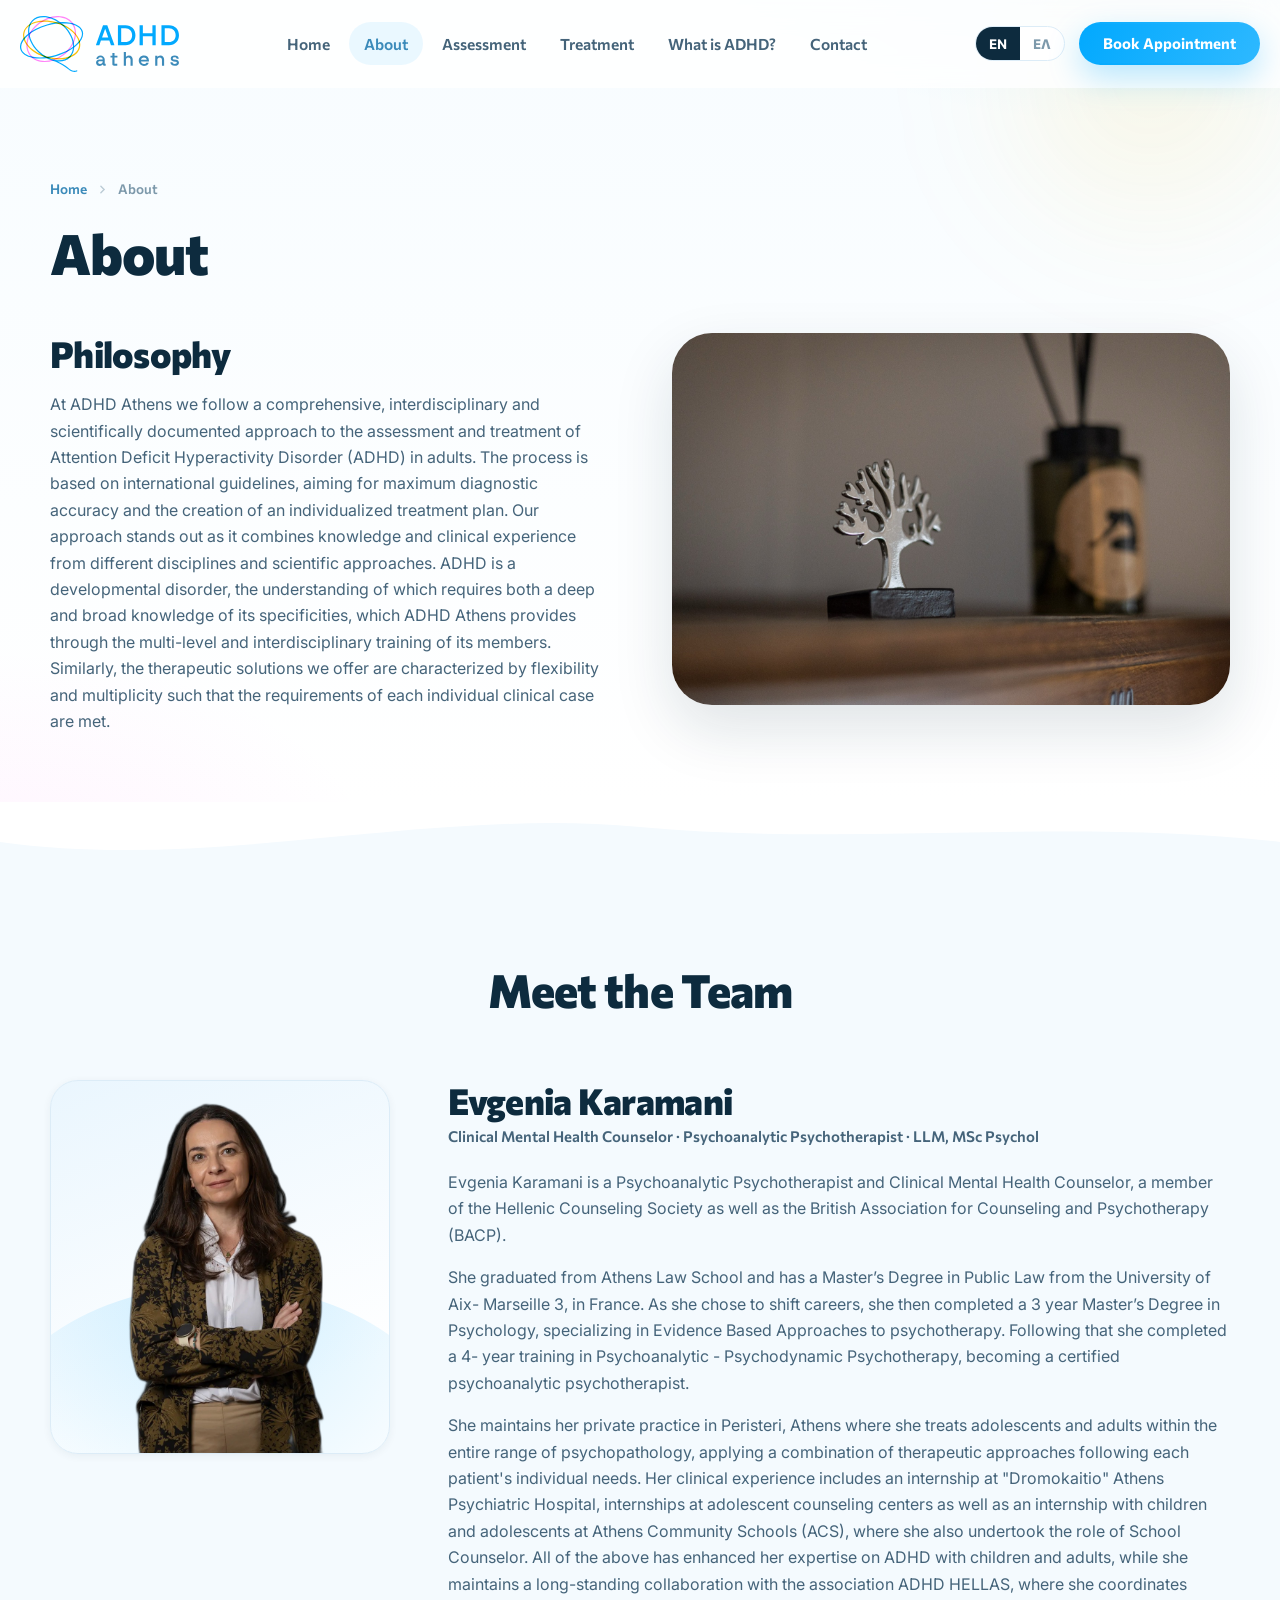
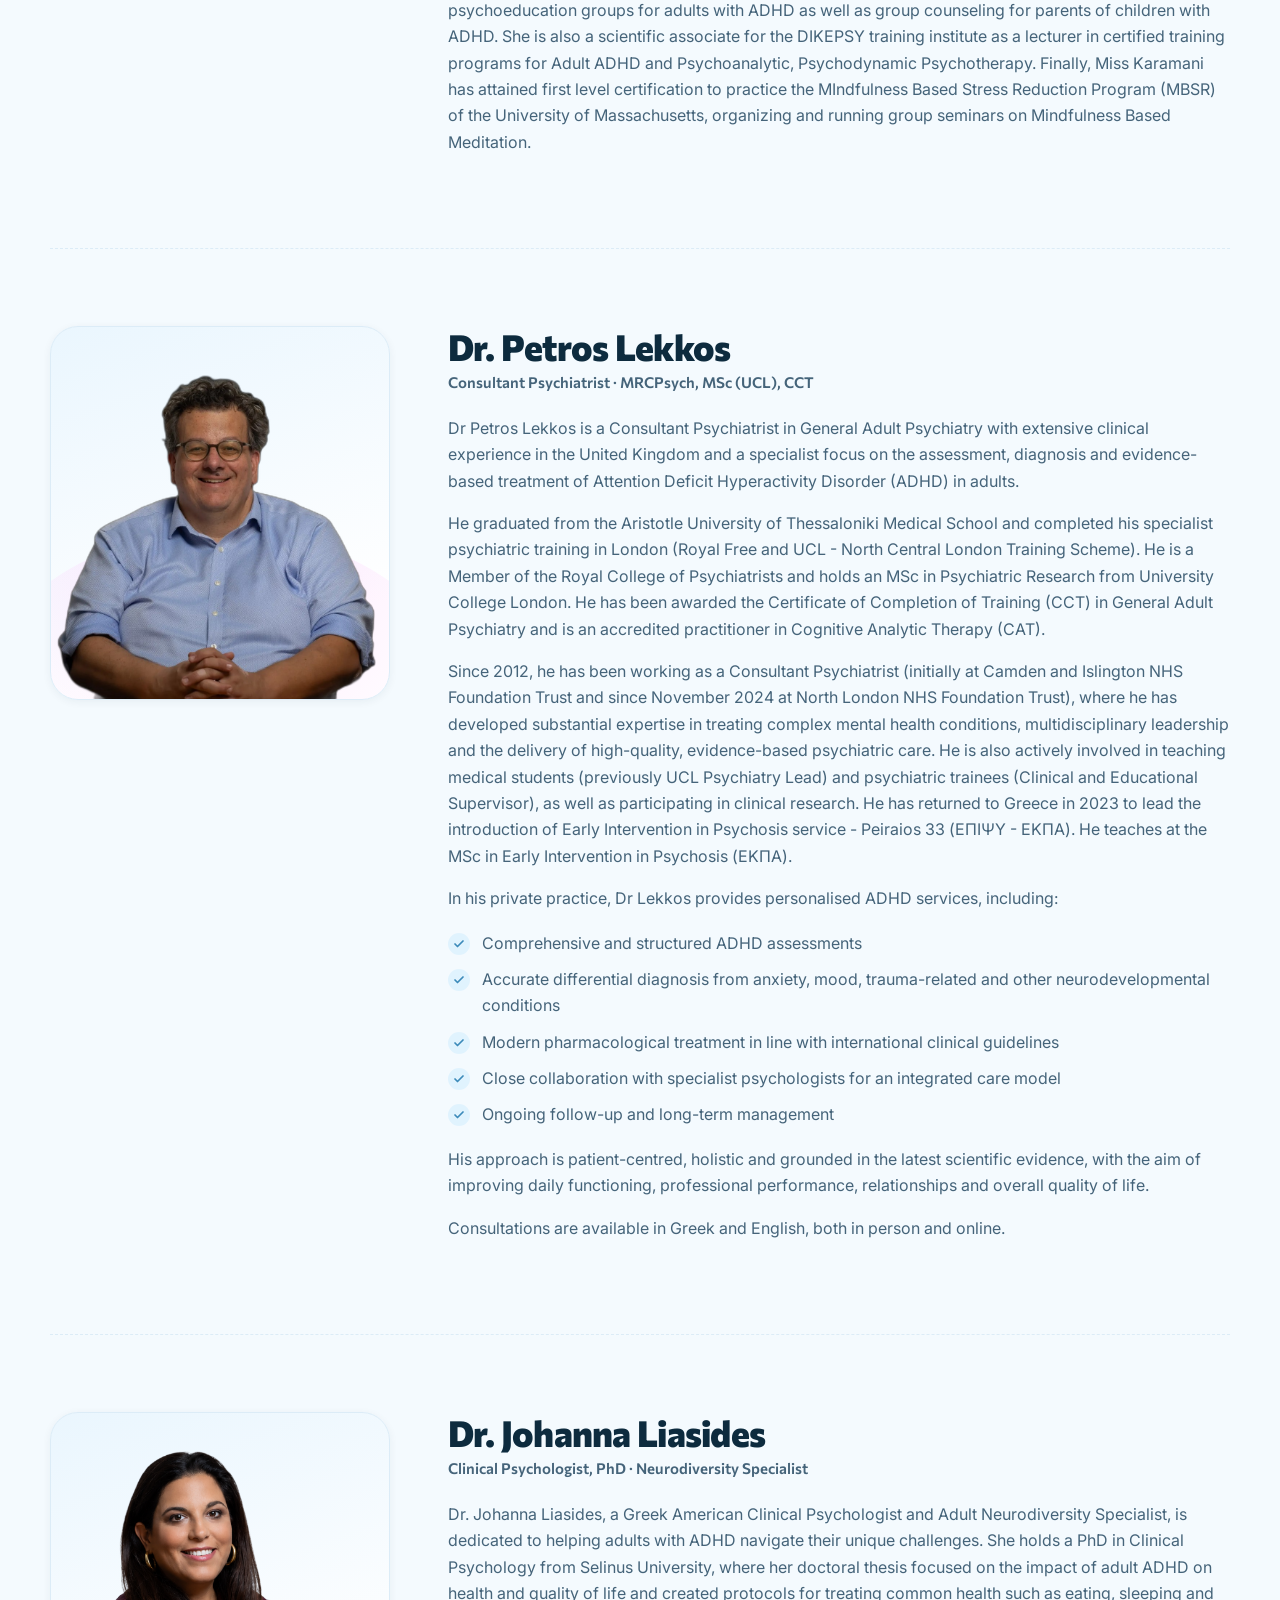
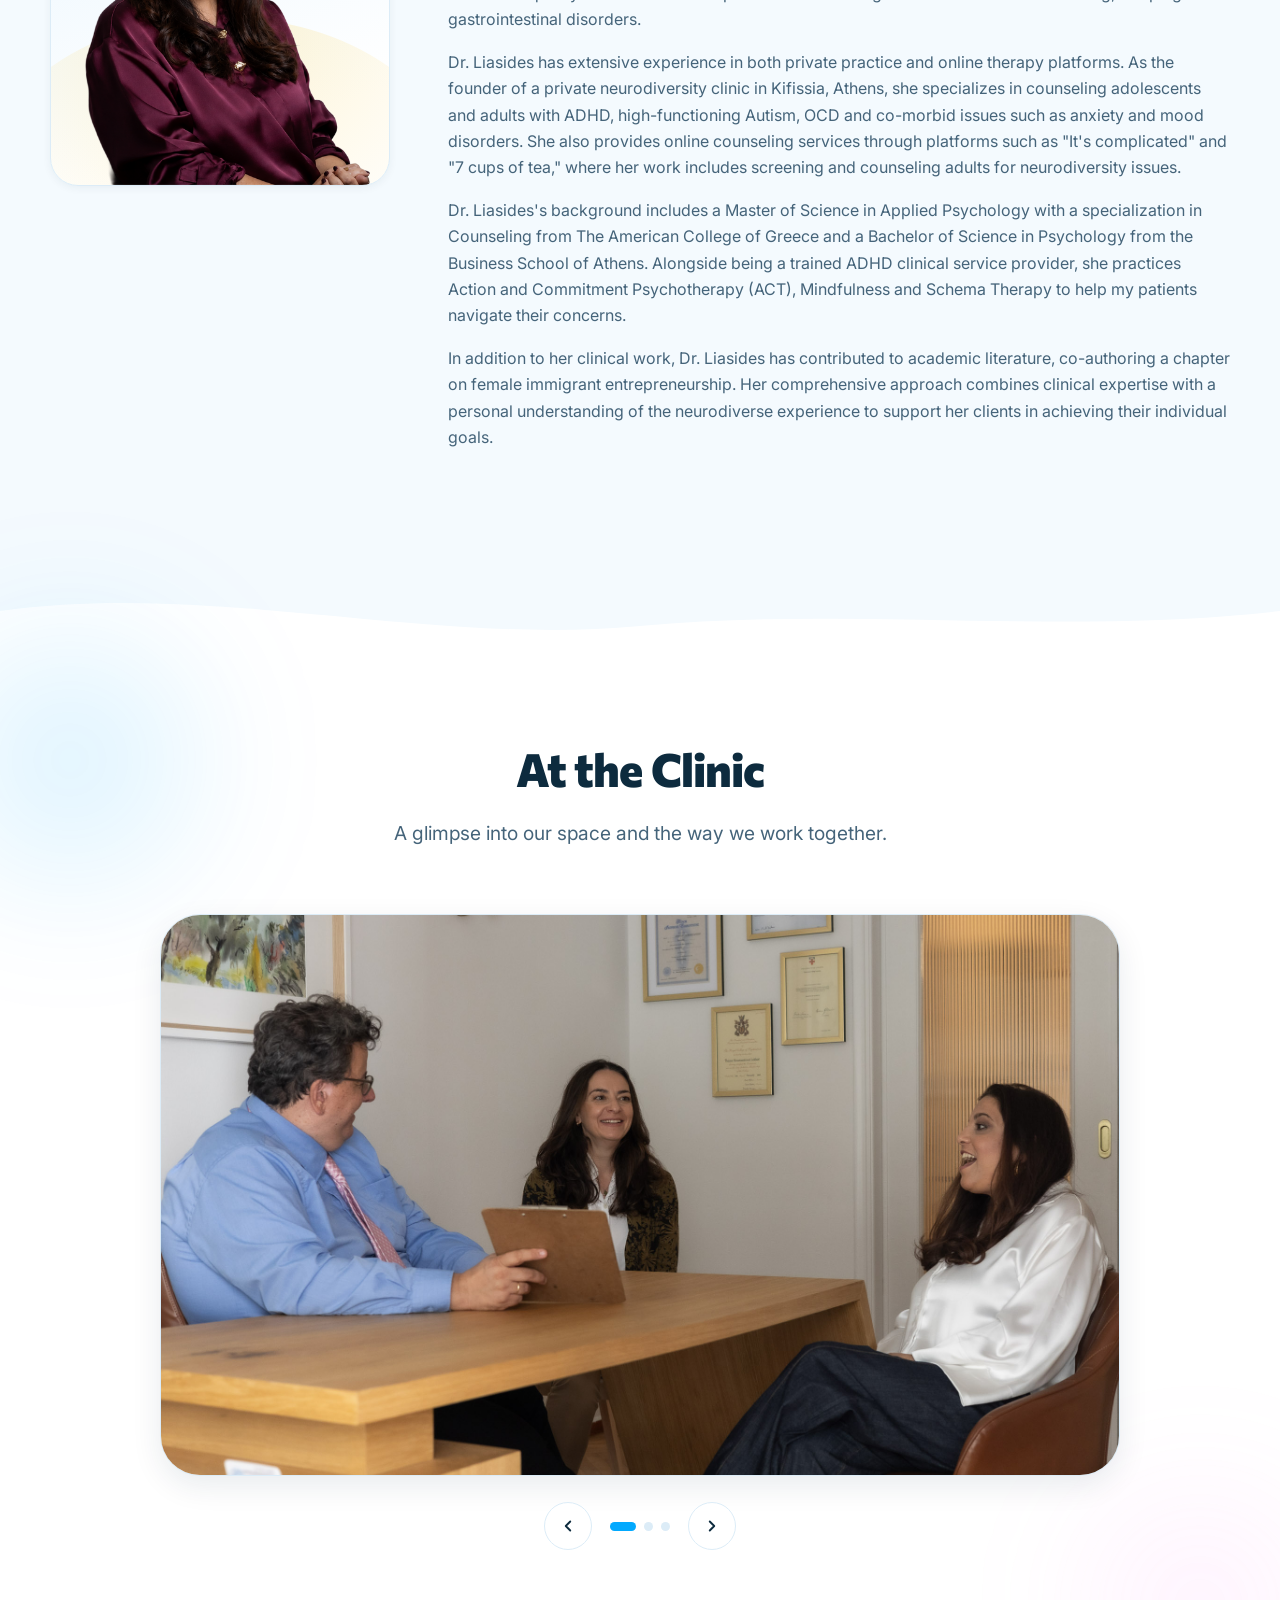
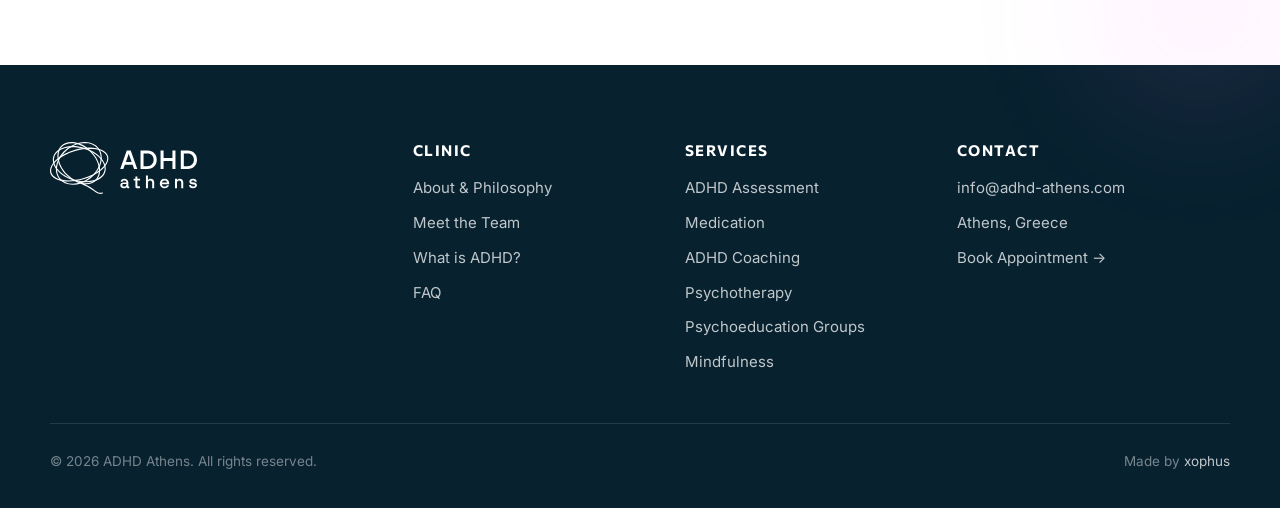
==== about.html @ 22f108c6 "Tighten SEO titles and descriptions; refresh OG image with CTA. Co-authored-by: Cursor <cursoragent@" ====
<!DOCTYPE html>
<html lang="en" data-lang="en">
<head>
<meta charset="UTF-8">
<meta name="viewport" content="width=device-width, initial-scale=1.0">
<title>About Our Team | ADHD Athens</title>
<meta name="description" content="Meet our psychiatrist, psychologist and psychotherapist team for adult ADHD assessment and treatment in Athens.">
<meta name="robots" content="index, follow, max-image-preview:large">
<meta name="author" content="ADHD Athens">
<meta name="theme-color" content="#02a9fe">
<link rel="canonical" href="https://adhd-athens.com/about.html">
<meta property="og:site_name" content="ADHD Athens">
<meta property="og:type" content="website">
<meta property="og:locale" content="en_GB">
<meta property="og:locale:alternate" content="el_GR">
<meta property="og:url" content="https://adhd-athens.com/about.html">
<meta property="og:title" content="About Our Team | ADHD Athens">
<meta property="og:description" content="Our multidisciplinary team for adult ADHD assessment and treatment in Athens.">
<meta property="og:image" content="https://adhd-athens.com/assets/og-image.png">
<meta property="og:image:width" content="1200">
<meta property="og:image:height" content="630">
<meta property="og:image:alt" content="ADHD Athens — Adult ADHD assessment and treatment. Book an appointment.">
<meta name="twitter:card" content="summary_large_image">
<meta name="twitter:title" content="About Our Team | ADHD Athens">
<meta name="twitter:description" content="Our multidisciplinary team for adult ADHD assessment and treatment in Athens.">
<meta name="twitter:image" content="https://adhd-athens.com/assets/og-image.png">
<link rel="preconnect" href="https://fonts.googleapis.com">
<link rel="preconnect" href="https://fonts.gstatic.com" crossorigin>
<link href="https://fonts.googleapis.com/css2?family=Commissioner:wght@400;500;600;700;800&family=Inter:wght@400;500;600;700&display=swap" rel="stylesheet">
<link rel="stylesheet" href="css/styles.css">
<link rel="icon" type="image/svg+xml" href="assets/favicon.svg">
<script type="application/ld+json">
{
  "@context": "https://schema.org",
  "@graph": [
    {
      "@type": "MedicalClinic",
      "@id": "https://adhd-athens.com/#clinic",
      "name": "ADHD Athens",
      "url": "https://adhd-athens.com/",
      "logo": "https://adhd-athens.com/assets/logo/ADHD_Athens_Logo.svg",
      "email": "info@adhd-athens.com",
      "address": {
        "@type": "PostalAddress",
        "addressLocality": "Athens",
        "addressCountry": "GR"
      }
    },
    {
      "@type": "AboutPage",
      "@id": "https://adhd-athens.com/about.html#webpage",
      "url": "https://adhd-athens.com/about.html",
      "name": "About Our Team | ADHD Athens",
      "description": "Meet our psychiatrist, psychologist and psychotherapist team for adult ADHD assessment and treatment in Athens.",
      "isPartOf": { "@id": "https://adhd-athens.com/#website" },
      "about": { "@id": "https://adhd-athens.com/#clinic" },
      "inLanguage": ["en", "el"]
    },
    {
      "@type": "Person",
      "name": "Evgenia Karamani",
      "jobTitle": "Clinical Mental Health Counselor · Psychoanalytic Psychotherapist",
      "worksFor": { "@id": "https://adhd-athens.com/#clinic" }
    },
    {
      "@type": "Person",
      "name": "Dr. Petros Lekkos",
      "jobTitle": "Consultant Psychiatrist",
      "worksFor": { "@id": "https://adhd-athens.com/#clinic" }
    },
    {
      "@type": "Person",
      "name": "Dr. Johanna Liasides",
      "jobTitle": "Clinical Psychologist · Neurodiversity Specialist",
      "worksFor": { "@id": "https://adhd-athens.com/#clinic" }
    }
  ]
}
</script>
</head>
<body>

<a class="skip-link en" href="#main">Skip to content</a>
<a class="skip-link el" href="#main">Μετάβαση στο περιεχόμενο</a>
<div class="scroll-progress" aria-hidden="true"></div>

<header class="site-header">
  <div class="header-inner">
    <a class="logo" href="index.html" aria-label="ADHD Athens - Home">
      <img src="assets/logo/ADHD_Athens_Logo.svg" alt="ADHD Athens">
    </a>
    <nav class="main-nav" aria-label="Main navigation">
      <ul>
        <li><a href="index.html"><span class="en">Home</span><span class="el">Αρχική</span></a></li>
        <li><a href="about.html" aria-current="page"><span class="en">About</span><span class="el">Σχετικά</span></a></li>
        <li><a href="assessment.html"><span class="en">Assessment</span><span class="el">Αξιολόγηση</span></a></li>
        <li><a href="services.html"><span class="en">Treatment</span><span class="el">Θεραπεία</span></a></li>
        <li><a href="adhd.html"><span class="en">What is ADHD?</span><span class="el">Τι είναι η ΔΕΠΥ;</span></a></li>
        <li><a href="contact.html"><span class="en">Contact</span><span class="el">Επικοινωνία</span></a></li>
      </ul>
    </nav>
    <div class="header-actions">
      <div class="lang-toggle" role="group" aria-label="Language">
        <button type="button" data-lang="en" aria-pressed="true">EN</button>
        <button type="button" data-lang="el" aria-pressed="false">ΕΛ</button>
      </div>
      <a class="btn btn-primary btn-s" href="contact.html"><span class="en">Book Appointment</span><span class="el">Κλείστε Ραντεβού</span></a>
      <button class="nav-burger" aria-expanded="false" aria-label="Menu"><span></span><span></span><span></span></button>
    </div>
  </div>
</header>

<main id="main">

<section class="page-hero" aria-labelledby="philosophy-title">
  <div class="blob blob-yellow blob-drift-1" style="width:420px;height:420px;top:-130px;right:-80px;"></div>
  <div class="container">
    <nav class="breadcrumbs reveal" aria-label="Breadcrumb">
      <a href="index.html"><span class="en">Home</span><span class="el">Αρχική</span></a>
      <svg width="13" height="13" viewBox="0 0 24 24" fill="none" stroke="currentColor" stroke-width="2.5" stroke-linecap="round" aria-hidden="true"><path d="m9 18 6-6-6-6"/></svg>
      <span class="en">About</span><span class="el">Σχετικά</span>
    </nav>
    <h1 class="reveal" style="--d:.06s">
      <span class="en">About</span>
      <span class="el">Σχετικά</span>
    </h1>
    <div class="split reveal" style="--d:.12s">
      <div class="prose">
        <h2 id="philosophy-title"><span class="en">Philosophy</span><span class="el">Φιλοσοφία</span></h2>
        <p>
          <span class="en">At ADHD Athens we follow a comprehensive, interdisciplinary and scientifically documented approach to the assessment and treatment of Attention Deficit Hyperactivity Disorder (ADHD) in adults. The process is based on international guidelines, aiming for maximum diagnostic accuracy and the creation of an individualized treatment plan. Our approach stands out as it combines knowledge and clinical experience from different disciplines and scientific approaches. ADHD is a developmental disorder, the understanding of which requires both a deep and broad knowledge of its specificities, which ADHD Athens provides through the multi-level and interdisciplinary training of its members. Similarly, the therapeutic solutions we offer are characterized by flexibility and multiplicity such that the requirements of each individual clinical case are met.</span>
          <span class="el">Στο ADHD Athens ακολουθούμε μια ολοκληρωμένη, διεπιστημονική και επιστημονικά τεκμηριωμένη προσέγγιση για την αξιολόγηση και θεραπεία της Διαταραχής Ελλειμματικής Προσοχής και Υπερκινητικότητας (ΔΕΠΥ) σε ενήλικες. Η διαδικασία βασίζεται στις διεθνείς κατευθυντήριες οδηγίες, με στόχο τη μέγιστη διαγνωστική ακρίβεια και τη δημιουργία ενός εξατομικευμένου θεραπευτικού πλάνου. Η προσέγγισή μας ξεχωρίζει καθώς συνδυάζει γνώση και κλινική εμπειρία από διαφορετικούς κλάδους και επιστημονικές προσεγγίσεις. Η ΔΕΠΥ συνιστά μια αναπτυξιακή διαταραχή, η κατανόηση της οποίας προϋποθέτει μια συγχρόνως βαθειά και ευρεία γνώση των ιδιαιτεροτήτων της, κάτι που η ADHD Athens παρέχει μέσω της πολυεπίπεδης και διεπιστημονικής κατάρτισης των μελών της. Ομοίως οι θεραπευτικές λύσεις που προσφέρουμε χαρακτηρίζονται από ευελιξία και πολλαπλότητα τέτοια ώστε να καλύπτονται οι απαιτήσεις κάθε ξεχωριστής κλινικής περίπτωσης.</span>
        </p>
      </div>
      <div class="photo-card reveal" style="--d:.15s">
        <img src="assets/img/StillLife_ADHD_Athens-5.jpg" alt="The ADHD Athens clinic" loading="lazy">
      </div>
    </div>
  </div>
</section>

<!-- Team full -->
<svg class="divider" viewBox="0 0 1440 70" preserveAspectRatio="none" aria-hidden="true"><path fill="currentColor" d="M0,40 C240,70 480,5 720,25 C960,45 1200,15 1440,40 L1440,70 L0,70 Z"/></svg>
<section class="section section-soft" id="team" aria-labelledby="team-title">
  <div class="container">
    <div class="section-head center reveal">
      <h2 class="section-title" id="team-title"><span class="en">Meet the Team</span><span class="el">Η Ομάδα</span></h2>
    </div>

    <article class="bio-profile reveal" id="evgenia">
      <div class="bio-photo"><img src="assets/img/Headshot_Eugenia_2_transparent.png" alt="Evgenia Karamani" loading="lazy"></div>
      <div class="bio-content prose">
        <h2><span class="en">Evgenia Karamani</span><span class="el">Ευγενία Καραμάνη</span></h2>
        <p class="team-role">
          <span class="en">Clinical Mental Health Counselor · Psychoanalytic Psychotherapist · LLM, MSc Psychol</span>
          <span class="el">Κλινική Σύμβουλος Ψυχικής Υγείας · Ψυχαναλυτική Ψυχοθεραπεύτρια · LLM, MSc Psychol</span>
        </p>
        <p>
          <span class="en">Evgenia Karamani is a Psychoanalytic Psychotherapist and Clinical Mental Health Counselor, a member of the Hellenic Counseling Society as well as the British Association for Counseling and Psychotherapy (BACP).</span>
          <span class="el">Η Ευγενία Καραμάνη είναι Ψυχαναλυτική Ψυχοθεραπεύτρια και Κλινική Σύμβουλος Ψυχικής Υγείας, μέλος της Ελληνικής Εταιρείας Συμβουλευτικής και της BACP (British Association for Counseling and Psychotherapy).</span>
        </p>
        <p>
          <span class="en">She graduated from Athens Law School and has a Master’s Degree in Public Law from the University of Aix- Marseille 3, in France. As she chose to shift careers, she then completed a 3 year Master’s Degree in Psychology, specializing in Evidence Based Approaches to psychotherapy. Following that she completed a 4- year training in Psychoanalytic - Psychodynamic Psychotherapy, becoming a certified psychoanalytic psychotherapist.</span>
          <span class="el">Αποφοίτησε από τη Νομική Αθηνών και συνέχισε τις μεταπτυχιακές της σπουδές στο Δημόσιο Δίκαιο, στη Γαλλία. Επιλέγοντας μετάβαση στην καριέρα της, ολοκλήρωσε τριετείς μεταπτυχιακές σπουδές στην Ψυχολογία, με αρχική ειδίκευση στις θεραπευτικές παρεμβάσεις μέσω αποδείξεων (Evidence Based Approaches to Psychotherapy). Κατόπιν ολοκλήρωσε τετραετή εκπαίδευση στην Ψυχαναλυτική- Ψυχοδυναμική Ψυχοθεραπεία, αποκτώντας τον τίτλο της Ψυχαναλυτικής Ψυχοθεραπεύτριας.</span>
        </p>
        <p>
          <span class="en">She maintains her private practice in Peristeri, Athens where she treats adolescents and adults within the entire range of psychopathology, applying a combination of therapeutic approaches following each patient's individual needs. Her clinical experience includes an internship at "Dromokaitio" Athens Psychiatric Hospital, internships at adolescent counseling centers as well as an internship with children and adolescents at Athens Community Schools (ACS), where she also undertook the role of School Counselor. All of the above has enhanced her expertise on ADHD with children and adults, while she maintains a long-standing collaboration with the association ADHD HELLAS, where she coordinates psychoeducation groups for adults with ADHD as well as group counseling for parents of children with ADHD. She is also a scientific associate for the DIKEPSY training institute as a lecturer in certified training programs for Adult ADHD and Psychoanalytic, Psychodynamic Psychotherapy. Finally, Miss Karamani has attained first level certification to practice the MIndfulness Based Stress Reduction Program (MBSR) of the University of Massachusetts, organizing and running group seminars on Mindfulness Based Meditation.</span>
          <span class="el">Διατηρεί ιδιωτικό ιατρείο στο Περιστέρι Αττικής, όπου παρακολουθεί εφήβους και ενήλικες σε όλο το εύρος της ψυχοπαθολογίας, εφαρμόζοντας συνδυαστικά προσεγγίσεις ανάλογα με τις ειδικές ανάγκες κάθε ασθενούς. Η εμπειρία της περιλαμβάνει πρακτική άσκηση στο Ψυχιατρικό Νοσοκομείο Αττικής "Δρομοκαϊtειο", σε κέντρα συμβουλευτικής εφήβων και στο ιδιωτικό σχολείο American Community Schools (ACS), όπου διετέλεσε και υπεύθυνη του Κέντρου Συμβουλευτικής. Η εμπειρία αυτή εμπλούτισε τις γνώσεις της στη ΔΕΠΥ Παιδιών και Ενηλίκων, ενώ συνεργάζεται με το σωματείο ADHD HELLAS από το 2018 όπου συντονίζει ομάδες ψυχοεκπαίδευσης ενηλίκων με ΔΕΠΥ και συμβουλευτικής γονέων παιδιών με ΔΕΠΥ. Παράλληλα είναι επιστημονική συνεργάτης του εκπαιδευτικού κέντρου ΔΙΚΕΨΥ ως εισηγήτρια στην πιστοποιημένη, τετραετή εκπαίδευση στην Ψυχαναλυτική - Ψυχοδυναμική Ψυχοθεραπεία και στην εκπαίδευση στη ΔΕΠΥ Ενηλίκων. Η Κα Καραμάνη έχει λάβει την πρώτου επιπέδου πιστοποίηση στο MBSR (Mindfulness Based Stress Reduction Program) του Πανεπιστημίου της Μασαχουσέτης και διοργανώνει κύκλους σεμιναρίων στο διαλογισμό με βάση την ενσυνειδητότητα.</span>
        </p>     </div>
    </article>
    <article class="bio-profile reveal" id="petros">
      <div class="bio-photo"><img src="assets/img/Headshot_Petros_2_transparent.png" alt="Dr. Petros Lekkos" loading="lazy"></div>
      <div class="bio-content prose">
        <h2><span class="en">Dr. Petros Lekkos</span><span class="el">Δρ. Πέτρος Λέκκος</span></h2>
        <p class="team-role">
          <span class="en">Consultant Psychiatrist · MRCPsych, MSc (UCL), CCT</span>
          <span class="el">Ψυχίατρος Ενηλίκων · MRCPsych, MSc (UCL), CCT</span>
        </p>
        <p>
          <span class="en">Dr Petros Lekkos is a Consultant Psychiatrist in General Adult Psychiatry with extensive clinical experience in the United Kingdom and a specialist focus on the assessment, diagnosis and evidence-based treatment of Attention Deficit Hyperactivity Disorder (ADHD) in adults.</span>
          <span class="el">Ο Πέτρος Λέκκος είναι Ψυχίατρος Ενηλίκων με πολυετή εμπειρία στο Ηνωμένο Βασίλειο και εξειδίκευση στην αξιολόγηση, διάγνωση και σύγχρονη θεραπευτική αντιμετώπιση της Διαταραχής Ελλειμματικής Προσοχής και Υπερκινητικότητας (ΔΕΠΥ) σε ενήλικες.</span>
        </p>
        <p>
          <span class="en">He graduated from the Aristotle University of Thessaloniki Medical School and completed his specialist psychiatric training in London (Royal Free and UCL - North Central London Training Scheme). He is a Member of the Royal College of Psychiatrists and holds an MSc in Psychiatric Research from University College London. He has been awarded the Certificate of Completion of Training (CCT) in General Adult Psychiatry and is an accredited practitioner in Cognitive Analytic Therapy (CAT).</span>
          <span class="el">Αποφοίτησε από την Ιατρική Σχολή του Αριστοτέλειου Πανεπιστημίου Θεσσαλονίκης (ΑΠΘ) και εκπαιδεύτηκε εξ ολοκλήρου στην Ψυχιατρική Ενηλίκων στο Royal Free και UCL (North Central London) στο Λονδίνο. Είναι Μέλος του Royal College of Psychiatrists και κατέχει μεταπτυχιακό τίτλο MSc στην Ψυχιατρική Έρευνα από το University College London. Έχει λάβει Πιστοποιητικό Ολοκλήρωσης Ειδικότητας (CCT) στη Γενική Ψυχιατρική Ενηλίκων και διαθέτει πιστοποίηση στη Γνωσιακή Αναλυτική Ψυχοθεραπεία (Cognitive Analytic Therapy - CAT).</span>
        </p>
        <p>
          <span class="en">Since 2012, he has been working as a Consultant Psychiatrist (initially at Camden and Islington NHS Foundation Trust and since November 2024 at North London NHS Foundation Trust), where he has developed substantial expertise in treating complex mental health conditions, multidisciplinary leadership and the delivery of high-quality, evidence-based psychiatric care. He is also actively involved in teaching medical students (previously UCL Psychiatry Lead) and psychiatric trainees (Clinical and Educational Supervisor), as well as participating in clinical research. He has returned to Greece in 2023 to lead the introduction of Early Intervention in Psychosis service - Peiraios 33 (ΕΠΙΨΥ - ΕΚΠΑ). He teaches at the MSc in Early Intervention in Psychosis (ΕΚΠΑ).</span>
          <span class="el">Από το 2012 εργάζεται ως Consultant Psychiatrist στο βόρειο Λονδίνο (αρχικά στο Camden and Islington NHS Foundation Trust και από το Νοέμβριο 2024 στο North London NHS Foundation Trust), όπου έχει αναπτύξει εκτενή εμπειρία στη διάγνωση και θεραπεία σύνθετων ψυχιατρικών διαταραχών, στην κλινική διεύθυνση πολυεπιστημονικών ομάδων και στην εφαρμογή επιστημονικά τεκμηριωμένων θεραπευτικών παρεμβάσεων. Παράλληλα, είχε ενεργό ρόλο στη διδασκαλία φοιτητών Ιατρικής και ειδικευόμενων Ψυχιατρικής (κλινικός και εκπαιδευτικός επόπτης και υπεύθυνος εκπαίδευσης φοιτητών UCL), καθώς και στη συμμετοχή σε ερευνητικά προγράμματα. Επέστρεψε στην Ελλάδα το 2023 και εργάζεται ως επιστημονικός υπεύθυνος στη Μονάδα Έγκαιρης Παρέμβασης στην Ψύχωση - Πειραιώς 33 (ΕΠΙΨΥ σε συνεργασία με ΕΚΠΑ). Παράλληλα, διδάσκει ως επιστημονικός συνεργάτης στο ΠΜΣ «Έγκαιρη Παρέμβαση στην Ψύχωση» της Ιατρικής Σχολής ΕΚΠΑ.</span>
        </p>
        <p>
          <span class="en">In his private practice, Dr Lekkos provides personalised ADHD services, including:</span>
          <span class="el">Στο ιδιωτικό του ιατρείο, ο Πέτρος Λέκκος επικεντρώνεται σε υψηλής ποιότητας, εξατομικευμένες υπηρεσίες για τη ΔΕΠΥ, προσφέροντας:</span>
        </p>
        <ul>
          <li><span class="en">Comprehensive and structured ADHD assessments</span><span class="el">Αναλυτική και τεκμηριωμένη αξιολόγηση ΔΕΠΥ</span></li>
          <li><span class="en">Accurate differential diagnosis from anxiety, mood, trauma-related and other neurodevelopmental conditions</span><span class="el">Διαφορική διάγνωση από άγχος, κατάθλιψη, τραύμα και άλλες νευροαναπτυξιακές ή ψυχιατρικές διαταραχές</span></li>
          <li><span class="en">Modern pharmacological treatment in line with international clinical guidelines</span><span class="el">Σύγχρονη φαρμακευτική αγωγή, σύμφωνα με διεθνείς κατευθυντήριες οδηγίες</span></li>
          <li><span class="en">Close collaboration with specialist psychologists for an integrated care model</span><span class="el">Συνεργασία με εξειδικευμένους ψυχολόγους για ολοκληρωμένη θεραπευτική προσέγγιση</span></li>
          <li><span class="en">Ongoing follow-up and long-term management</span><span class="el">Παρακολούθηση και μακροχρόνια υποστήριξη</span></li>
        </ul>
        <p>
          <span class="en">His approach is patient-centred, holistic and grounded in the latest scientific evidence, with the aim of improving daily functioning, professional performance, relationships and overall quality of life.</span>
          <span class="el">Η θεραπευτική του προσέγγιση είναι ολιστική, εξατομικευμένη και βασισμένη στις πιο πρόσφατες επιστημονικές εξελίξεις, με στόχο τη βελτίωση της λειτουργικότητας, της επαγγελματικής απόδοσης, των σχέσεων και της ποιότητας ζωής των θεραπευομένων.</span>
        </p>
        <p>
          <span class="en">Consultations are available in Greek and English, both in person and online.</span>
          <span class="el">Παρέχονται υπηρεσίες στα ελληνικά και αγγλικά, τόσο δια ζώσης όσο και μέσω τηλεψυχιατρικής.</span>
        </p>
      </div>
    </article>
    <article class="bio-profile reveal" id="johanna">
      <div class="bio-photo"><img src="assets/img/Headshot_Johanna_1_transparent.png" alt="Dr. Johanna Liasides" loading="lazy"></div>
      <div class="bio-content prose">
        <h2><span class="en">Dr. Johanna Liasides</span><span class="el">Δρ. Johanna Liasides</span></h2>
        <p class="team-role">
          <span class="en">Clinical Psychologist, PhD · Neurodiversity Specialist</span>
          <span class="el">Κλινική Ψυχολόγος, PhD · Ειδική στη Νευροδιαφορετικότητα</span>
        </p>
        <p>
          <span class="en">Dr. Johanna Liasides, a Greek American Clinical Psychologist and Adult Neurodiversity Specialist, is dedicated to helping adults with ADHD navigate their unique challenges. She holds a PhD in Clinical Psychology from Selinus University, where her doctoral thesis focused on the impact of adult ADHD on health and quality of life and created protocols for treating common health such as eating, sleeping and gastrointestinal disorders.</span>
          <span class="el">Η Δρ. Johanna Liasides, Ελληνοαμερικανίδα Κλινική Ψυχολόγος και Ειδική στη Νευροδιαφορετικότητα Ενηλίκων, είναι αφοσιωμένη στο να βοηθά ενήλικες με ΔΕΠΥ να πλοηγηθούν στις μοναδικές προκλήσεις τους. Κατέχει διδακτορικό (PhD) στην Κλινική Ψυχολογία από το Πανεπιστήμιο Selinus, όπου η διδακτορική της διατριβή επικεντρώθηκε στον αντίκτυπο της ΔΕΠΥ ενηλίκων στην υγεία και την ποιότητα ζωής και δημιούργησε πρωτόκολλα για τη θεραπεία κοινών προβλημάτων υγείας, όπως διατροφικές, υπνικές και γαστρεντερικές διαταραχές.</span>
        </p>
        <p>
          <span class="en">Dr. Liasides has extensive experience in both private practice and online therapy platforms. As the founder of a private neurodiversity clinic in Kifissia, Athens, she specializes in counseling adolescents and adults with ADHD, high-functioning Autism, OCD and co-morbid issues such as anxiety and mood disorders. She also provides online counseling services through platforms such as "It's complicated" and "7 cups of tea," where her work includes screening and counseling adults for neurodiversity issues.</span>
          <span class="el">Ως ιδρύτρια μιας ιδιωτικής κλινικής νευροδιαφορετικότητας στην Κηφισιά, Αθήνα, εξειδικεύεται στη συμβουλευτική εφήβων και ενηλίκων με ΔΕΠΥ, Αυτισμό υψηλής λειτουργικότητας, Ιδεοψυχαναγκαστική Διαταραχή (OCD) και συννοσηρά ζητήματα όπως το άγχος και οι διαταραχές της διάθεσης.</span>
        </p>
        <p>
          <span class="en">Dr. Liasides's background includes a Master of Science in Applied Psychology with a specialization in Counseling from The American College of Greece and a Bachelor of Science in Psychology from the Business School of Athens. Alongside being a trained ADHD clinical service provider, she practices Action and Commitment Psychotherapy (ACT), Mindfulness and Schema Therapy to help my patients navigate their concerns.</span>
          <span class="el">Το υπόβαθρό της περιλαμβάνει Master of Science στην Εφαρμοσμένη Ψυχολογία από το Αμερικανικό Κολλέγιο Ελλάδος και Bachelor of Science στην Ψυχολογία από το Business School of Athens. Εκτός από εκπαιδευμένη κλινική πάροχος υπηρεσιών ΔΕΠΥ, εφαρμόζει τη Θεραπεία Αποδοχής και Δέσμευσης (ACT), το Mindfulness και τη Θεραπεία Σχημάτων.</span>
        </p>
        <p>
          <span class="en">In addition to her clinical work, Dr. Liasides has contributed to academic literature, co-authoring a chapter on female immigrant entrepreneurship. Her comprehensive approach combines clinical expertise with a personal understanding of the neurodiverse experience to support her clients in achieving their individual goals.</span>
        </p>
      </div>
    </article>
  </div>
</section>

<svg class="divider flip" viewBox="0 0 1440 70" preserveAspectRatio="none" aria-hidden="true" style="color:var(--bg-soft)"><path fill="currentColor" d="M0,40 C240,70 480,5 720,25 C960,45 1200,15 1440,40 L1440,70 L0,70 Z"/></svg>
<section class="section" id="gallery" aria-labelledby="gallery-title">
  <div class="blob blob-blue blob-drift-1" style="width:380px;height:380px;top:-80px;left:-120px;"></div>
  <div class="blob blob-pink blob-drift-2" style="width:320px;height:320px;bottom:-100px;right:-80px;"></div>
  <div class="container">
    <div class="section-head center reveal">
      <h2 class="section-title" id="gallery-title">
        <span class="en">At the Clinic</span>
        <span class="el">Στο Κέντρο</span>
      </h2>
      <p class="section-sub reveal" style="--d:.08s">
        <span class="en">A glimpse into our space and the way we work together.</span>
        <span class="el">Μια ματιά στον χώρο μας και στον τρόπο που συνεργαζόμαστε.</span>
      </p>
    </div>

    <div class="gallery-wrap reveal" style="--d:.12s" aria-roledescription="carousel" aria-label="Clinic photo gallery">
      <div class="gallery-viewport">
        <div class="gallery-track">
          <figure class="gallery-slide">
            <img src="assets/img/ADHD_Athens-32.jpg" width="2048" height="1365"
                 alt="A warm moment of collaboration between the ADHD Athens clinicians" loading="lazy">
          </figure>
          <figure class="gallery-slide">
            <img src="assets/img/StillLife_ADHD_Athens-3.jpg" width="1024" height="682"
                 alt="A sculptural detail from the ADHD Athens clinic" loading="lazy">
          </figure>
          <figure class="gallery-slide">
            <img src="assets/img/StillLife_ADHD_Athens-8.jpg" width="2048" height="1365"
                 alt="Quiet details from the ADHD Athens clinic space" loading="lazy">
          </figure>
        </div>
      </div>
      <div class="gallery-nav">
        <button type="button" class="t-arrow g-prev" aria-label="Previous photo">
          <svg width="18" height="18" viewBox="0 0 24 24" fill="none" stroke="currentColor" stroke-width="2.5" stroke-linecap="round" stroke-linejoin="round" aria-hidden="true"><path d="M15 18l-6-6 6-6"/></svg>
        </button>
        <div class="t-dots g-dots" role="tablist" aria-label="Gallery slides"></div>
        <button type="button" class="t-arrow g-next" aria-label="Next photo">
          <svg width="18" height="18" viewBox="0 0 24 24" fill="none" stroke="currentColor" stroke-width="2.5" stroke-linecap="round" stroke-linejoin="round" aria-hidden="true"><path d="M9 18l6-6-6-6"/></svg>
        </button>
      </div>
    </div>
  </div>
</section>

</main>

<footer class="site-footer" style="margin-top:0">
  <div class="container">
    <div class="footer-grid">
      <div>
        <a class="logo" href="index.html"><img src="assets/logo/ADHD_Athens_Logo_White.svg" alt="ADHD Athens"></a>
      </div>
      <div>
        <h4><span class="en">Clinic</span><span class="el">Το Κέντρο</span></h4>
        <ul>
          <li><a href="about.html"><span class="en">About &amp; Philosophy</span><span class="el">Σχετικά &amp; Φιλοσοφία</span></a></li>
          <li><a href="about.html#team"><span class="en">Meet the Team</span><span class="el">Η Ομάδα</span></a></li>
          <li><a href="adhd.html"><span class="en">What is ADHD?</span><span class="el">Τι είναι η ΔΕΠΥ;</span></a></li>
          <li><a href="adhd.html#faq"><span class="en">FAQ</span><span class="el">Συχνές Ερωτήσεις</span></a></li>
        </ul>
      </div>
      <div>
        <h4><span class="en">Services</span><span class="el">Υπηρεσίες</span></h4>
        <ul>
          <li><a href="assessment.html"><span class="en">ADHD Assessment</span><span class="el">Αξιολόγηση ΔΕΠΥ</span></a></li>
          <li><a href="services.html#medication"><span class="en">Medication</span><span class="el">Φαρμακευτική Αγωγή</span></a></li>
          <li><a href="services.html#coaching">ADHD Coaching</a></li>
          <li><a href="services.html#psychotherapy"><span class="en">Psychotherapy</span><span class="el">Ψυχοθεραπεία</span></a></li>
          <li><a href="services.html#groups"><span class="en">Psychoeducation Groups</span><span class="el">Ομάδες Ψυχοεκπαίδευσης</span></a></li>
          <li><a href="services.html#mindfulness">Mindfulness</a></li>
        </ul>
      </div>
      <div>
        <h4><span class="en">Contact</span><span class="el">Επικοινωνία</span></h4>
        <ul>
          <li><a href="mailto:info@adhd-athens.com">info@adhd-athens.com</a></li>
          <li><span class="en">Athens, Greece</span><span class="el">Αθήνα</span></li>
          <li><a href="contact.html"><span class="en">Book Appointment →</span><span class="el">Κλείστε Ραντεβού →</span></a></li>
        </ul>
      </div>
    </div>
    <div class="footer-bottom">
      <span>© <span data-year>2026</span> ADHD Athens. <span class="en">All rights reserved.</span><span class="el">Με επιφύλαξη παντός δικαιώματος.</span></span>
      <span>Made by <a href="https://xophus.com/" target="_blank" rel="noopener">xophus</a></span>
    </div>
  </div>
</footer>


<script src="js/main.js"></script>
</body>
</html>
---- css/styles.css ----
/* ============================================================
   ADHD ATHENS - Focus Mode Design System
   Premium health-tech aesthetic · optimized for ADHD users
   ============================================================ */

/* ---------- Tokens ---------- */
:root {
  /* Brand */
  --blue: #02a9fe;
  --blue-dark: #3c8bba;
  --pink: #ff84f8;
  --yellow: #f9bf09;

  /* Derived */
  --ink: #0d2b3e;          /* deep calm navy for text */
  --ink-soft: #45647a;     /* secondary text */
  --ink-faint: #7d99ab;
  --bg: #ffffff;
  --bg-soft: #f4fafe;      /* whisper blue */
  --bg-softer: #eaf6fe;
  --line: #dcecf7;
  --blue-ghost: rgba(2, 169, 254, 0.08);
  --pink-ghost: rgba(255, 132, 248, 0.12);
  --yellow-ghost: rgba(249, 191, 9, 0.12);

  /* Type */
  --font-display: "Commissioner", "Inter", system-ui, sans-serif;
  --font-body: "Inter", system-ui, -apple-system, sans-serif;

  /* Shape */
  --radius-s: 12px;
  --radius-m: 20px;
  --radius-l: 28px;
  --radius-xl: 40px;

  /* Elevation */
  --shadow-s: 0 2px 8px rgba(13, 43, 62, 0.06);
  --shadow-m: 0 10px 30px rgba(13, 43, 62, 0.09);
  --shadow-l: 0 24px 60px rgba(13, 43, 62, 0.13);
  --glow-blue: 0 12px 32px rgba(2, 169, 254, 0.28);

  /* Motion */
  --ease-out: cubic-bezier(0.22, 1, 0.36, 1);
  --speed: 0.55s;

  --header-h: 88px;
}

/* ---------- Reset ---------- */
*, *::before, *::after { box-sizing: border-box; }
html { scroll-behavior: smooth; -webkit-text-size-adjust: 100%; }
body {
  margin: 0;
  font-family: var(--font-body);
  font-size: 17px;
  line-height: 1.65;
  color: var(--ink);
  background: var(--bg);
  overflow-x: hidden;
}
img { max-width: 100%; display: block; }
a { color: var(--blue-dark); text-decoration: none; }
button { font-family: inherit; cursor: pointer; }
h1, h2, h3, h4 {
  font-family: var(--font-display);
  line-height: 1.12;
  margin: 0 0 0.5em;
  letter-spacing: -0.02em;
  font-weight: 700;
  text-wrap: balance;
}
p { margin: 0 0 1em; }
:focus-visible {
  outline: 3px solid var(--blue);
  outline-offset: 3px;
  border-radius: 4px;
}
::selection { background: rgba(2, 169, 254, 0.25); }

/* ---------- Language switching ----------
   Elements carry .en or .el - only the active language is shown */
html[data-lang="en"] .el { display: none !important; }
html[data-lang="el"] .en { display: none !important; }

/* ---------- Layout ---------- */
.container {
  width: min(1180px, calc(100% - 48px));
  margin-inline: auto;
}
.section {
  position: relative;
  padding: clamp(59px, 7.29vw, 106px) 0 clamp(72px, 9vw, 130px);
}
.page-hero + .section:not(.section-science-note),
.hero + .section {
  padding-top: clamp(20px, 2.5vw, 36px);
}
.section:has(.split) {
  padding-bottom: clamp(44px, 5.5vw, 78px);
}
.section-soft { background: var(--bg-soft); }

/* Soft wave divider between sections */
.divider {
  display: block;
  width: 100%;
  height: 70px;
  margin-bottom: -1px;
  color: var(--bg-soft);
}
.divider.flip { transform: scaleY(-1); }

/* ---------- Section headers (Focus Mode: one idea per section) ---------- */
.section-head {
  max-width: 720px;
  margin-bottom: clamp(40px, 5vw, 64px);
}
.section-head.center { margin-inline: auto; text-align: center; }
.eyebrow {
  display: inline-flex;
  align-items: center;
  gap: 14px;
  font-family: var(--font-display);
  font-size: 13px;
  font-weight: 800;
  letter-spacing: 0.2em;
  text-transform: uppercase;
  color: var(--blue-dark);
  margin-bottom: 18px;
}
.eyebrow .dot { display: none; }
.eyebrow::before, .eyebrow::after {
  content: "";
  flex: none;
  width: 32px;
  height: 3px;
  border-radius: 999px;
}
.eyebrow::before { background: linear-gradient(to left, var(--blue) 30%, transparent); }
.eyebrow::after { background: linear-gradient(to right, var(--blue) 30%, transparent); }
.eyebrow.pink { color: #b3489c; }
.eyebrow.pink::before { background: linear-gradient(to left, var(--pink) 30%, transparent); }
.eyebrow.pink::after { background: linear-gradient(to right, var(--pink) 30%, transparent); }
.eyebrow.yellow { color: #9c7800; }
.eyebrow.yellow::before { background: linear-gradient(to left, var(--yellow) 30%, transparent); }
.eyebrow.yellow::after { background: linear-gradient(to right, var(--yellow) 30%, transparent); }
.eyebrow.light { color: #8fd9ff; }
.eyebrow.light::before { background: linear-gradient(to left, rgba(143, 217, 255, 0.9) 30%, transparent); }
.eyebrow.light::after { background: linear-gradient(to right, rgba(143, 217, 255, 0.9) 30%, transparent); }

.section-title {
  font-size: clamp(30px, 4.2vw, 46px);
  font-weight: 800;
}
.section-sub {
  font-size: clamp(17px, 1.5vw, 19.5px);
  color: var(--ink-soft);
  max-width: 60ch;
}
.section-head.center .section-sub { margin-inline: auto; }
.accent-word { position: relative; white-space: nowrap; }
.accent-word .scribble {
  position: absolute;
  left: 0; right: 0; bottom: -0.12em;
  width: 100%; height: 0.34em;
  color: var(--yellow);
}

/* ---------- Buttons ---------- */
.btn {
  display: inline-flex;
  align-items: center;
  justify-content: center;
  gap: 10px;
  font-family: var(--font-display);
  font-weight: 700;
  font-size: 16.5px;
  line-height: 1;
  padding: 17px 30px;
  border-radius: 999px;
  border: 2px solid transparent;
  transition: transform 0.3s var(--ease-out), box-shadow 0.3s var(--ease-out), background 0.3s, color 0.3s, border-color 0.3s;
  white-space: nowrap;
}
.btn svg { flex: none; transition: transform 0.3s var(--ease-out); }
.btn:hover svg { transform: translateX(4px); }
.btn-primary {
  background: linear-gradient(120deg, var(--blue), #2fb9ff 55%, var(--blue));
  background-size: 200% 100%;
  color: #fff;
  box-shadow: var(--glow-blue);
}
.btn-primary:hover {
  transform: translateY(-3px);
  background-position: 95% 0;
  box-shadow: 0 18px 40px rgba(2, 169, 254, 0.38);
}
.btn-primary:active { transform: translateY(-1px); }
.btn-ghost {
  background: #fff;
  color: var(--ink);
  border-color: var(--line);
  box-shadow: var(--shadow-s);
}
.btn-ghost:hover {
  transform: translateY(-3px);
  border-color: var(--blue);
  color: var(--blue-dark);
  box-shadow: var(--shadow-m);
}
.btn-dark {
  background: var(--ink);
  color: #fff;
}
.btn-dark:hover { transform: translateY(-3px); box-shadow: var(--shadow-l); }
.btn-white {
  background: #fff;
  color: var(--ink);
  box-shadow: 0 14px 34px rgba(4, 36, 56, 0.35);
}
.btn-white:hover { transform: translateY(-3px); }
.btn-s { padding: 12px 22px; font-size: 15px; }

/* ---------- Header ---------- */
.site-header {
  position: fixed;
  inset: 0 0 auto 0;
  z-index: 100;
  height: var(--header-h);
  display: flex;
  align-items: center;
  background: rgba(255, 255, 255, 0.82);
  -webkit-backdrop-filter: blur(14px);
  backdrop-filter: blur(14px);
  border-bottom: 1px solid transparent;
  transition: border-color 0.3s, box-shadow 0.3s;
}
.site-header.scrolled {
  border-bottom-color: var(--line);
  box-shadow: 0 6px 24px rgba(13, 43, 62, 0.06);
}
/* Homepage hero: keep the same settled header presentation as inner pages */
body:has(main > .hero:first-child) .site-header {
  background: #fff;
  border-bottom-color: var(--line);
  box-shadow: 0 6px 24px rgba(13, 43, 62, 0.06);
}
.header-inner {
  display: flex;
  align-items: center;
  gap: 28px;
  width: min(1280px, calc(100% - 40px));
  margin-inline: auto;
}
.site-header .logo img {
  height: 56px;
  width: auto;
  max-width: none;
  flex-shrink: 0;
}
.logo { flex: none; display: flex; align-items: center; }

.main-nav { margin-inline: auto; }
.main-nav ul {
  display: flex;
  gap: 4px;
  list-style: none;
  margin: 0; padding: 0;
}
.main-nav a {
  display: block;
  font-family: var(--font-display);
  font-weight: 600;
  font-size: 15.5px;
  color: var(--ink-soft);
  padding: 9px 15px;
  border-radius: 999px;
  transition: color 0.25s, background 0.25s;
}
.main-nav a:hover { color: var(--ink); background: var(--blue-ghost); }
.main-nav a.active, .main-nav a[aria-current="page"] {
  color: var(--blue-dark);
  background: var(--blue-ghost);
}

.header-actions { display: flex; align-items: center; gap: 14px; flex: none; }

.lang-toggle {
  display: inline-flex;
  border: 1.5px solid var(--line);
  border-radius: 999px;
  overflow: hidden;
  background: #fff;
}
.lang-toggle button {
  border: 0;
  background: transparent;
  font-family: var(--font-display);
  font-weight: 700;
  font-size: 13.5px;
  padding: 8px 13px;
  color: var(--ink-faint);
  transition: background 0.25s, color 0.25s;
}
.lang-toggle button[aria-pressed="true"] {
  background: var(--ink);
  color: #fff;
}

.nav-burger {
  display: none;
  flex-direction: column;
  justify-content: center;
  gap: 5px;
  width: 46px; height: 46px;
  border: 1.5px solid var(--line);
  border-radius: 14px;
  background: #fff;
  padding: 0 12px;
}
.nav-burger span {
  display: block;
  height: 2.5px;
  border-radius: 2px;
  background: var(--ink);
  transition: transform 0.35s var(--ease-out), opacity 0.25s;
}
.nav-burger[aria-expanded="true"] span:nth-child(1) { transform: translateY(7.5px) rotate(45deg); }
.nav-burger[aria-expanded="true"] span:nth-child(2) { opacity: 0; }
.nav-burger[aria-expanded="true"] span:nth-child(3) { transform: translateY(-7.5px) rotate(-45deg); }

/* Scroll progress (Focus Mode: orientation) */
.scroll-progress {
  position: fixed;
  top: 0; left: 0;
  height: 3px;
  width: 0;
  z-index: 110;
  background: linear-gradient(90deg, var(--blue), var(--pink));
  border-radius: 0 3px 3px 0;
}

/* ---------- Hero ---------- */
.hero {
  position: relative;
  padding: calc(var(--header-h) + clamp(48px, 7vw, 90px)) 0 clamp(32px, 4.5vw, 52px);
  overflow: hidden;
  background:
    radial-gradient(1100px 600px at 85% -10%, rgba(2, 169, 254, 0.13), transparent 60%),
    radial-gradient(900px 500px at -10% 30%, rgba(255, 132, 248, 0.10), transparent 55%),
    linear-gradient(180deg, #f7fcff 0%, #fff 90%);
}
.hero-grid {
  display: grid;
  grid-template-columns: 1.08fr 0.92fr;
  gap: clamp(36px, 5vw, 72px);
  align-items: center;
}
.hero h1 {
  font-size: clamp(38px, 5.4vw, 64px);
  font-weight: 800;
  letter-spacing: -0.028em;
}
.hero-lede {
  font-size: clamp(17.5px, 1.7vw, 20.5px);
  color: var(--ink-soft);
  max-width: 54ch;
  margin-bottom: 34px;
}
.hero-ctas { display: flex; flex-wrap: wrap; gap: 14px; margin-bottom: 40px; }
.hero-note {
  display: flex;
  align-items: center;
  gap: 10px;
  font-size: 14.5px;
  color: var(--ink-faint);
  font-weight: 500;
}

/* Hero visual - orbital rings echoing the logo */
.hero-visual { position: relative; }
.hero-visual .photo-card {
  position: relative;
  border-radius: var(--radius-xl);
  overflow: hidden;
  box-shadow: var(--shadow-l);
  transform: rotate(1.5deg);
}
.hero-visual .photo-card img {
  width: 100%;
  height: auto;
  aspect-ratio: 1024 / 790;
  object-fit: cover;
}
.hero-orbits {
  position: absolute;
  inset: -14% -18% auto auto;
  width: 65%;
  z-index: -1;
  color: var(--blue);
  opacity: 0.6;
}
.hero-chip {
  position: absolute;
  display: flex;
  align-items: center;
  gap: 11px;
  background: rgba(255, 255, 255, 0.92);
  -webkit-backdrop-filter: blur(8px);
  backdrop-filter: blur(8px);
  border: 1px solid var(--line);
  border-radius: 18px;
  box-shadow: var(--shadow-m);
  padding: 13px 18px;
  font-family: var(--font-display);
  font-weight: 700;
  font-size: 14.5px;
}
.hero-chip .ic {
  width: 38px; height: 38px;
  border-radius: 12px;
  display: grid; place-items: center;
  flex: none;
}
.hero-chip small {
  display: block;
  font-family: var(--font-body);
  font-weight: 500;
  font-size: 12.5px;
  color: var(--ink-faint);
}
.chip-1 { top: 7%; left: -9%; animation: float-y 7s ease-in-out infinite; }
.chip-2 { bottom: 9%; right: -6%; animation: float-y 8s ease-in-out 1.2s infinite; }
@keyframes float-y {
  0%, 100% { transform: translateY(0); }
  50% { transform: translateY(-12px); }
}

/* Ambient blobs (only continuously-moving elements on the page) */
.blob {
  position: absolute;
  border-radius: 50%;
  filter: blur(70px);
  pointer-events: none;
  z-index: 0;
  opacity: 0.55;
}
.blob-blue { background: radial-gradient(circle, rgba(2,169,254,0.35), transparent 65%); }
.blob-pink { background: radial-gradient(circle, rgba(255,132,248,0.3), transparent 65%); }
.blob-yellow { background: radial-gradient(circle, rgba(249,191,9,0.24), transparent 65%); }
.blob-drift-1 { animation: drift-1 26s ease-in-out infinite alternate; }
.blob-drift-2 { animation: drift-2 32s ease-in-out infinite alternate; }
@keyframes drift-1 {
  from { transform: translate(0, 0) scale(1); }
  to { transform: translate(60px, -40px) scale(1.15); }
}
@keyframes drift-2 {
  from { transform: translate(0, 0) scale(1.1); }
  to { transform: translate(-50px, 50px) scale(0.95); }
}

/* Trust bar */
.trust-bar {
  position: relative;
  z-index: 1;
  margin-top: clamp(48px, 6vw, 76px);
  display: grid;
  grid-template-columns: repeat(4, 1fr);
  gap: 14px;
}
.trust-item {
  display: flex;
  align-items: center;
  gap: 13px;
  background: rgba(255, 255, 255, 0.8);
  border: 1px solid var(--line);
  border-radius: var(--radius-m);
  padding: 16px 18px;
  font-family: var(--font-display);
  font-weight: 600;
  font-size: 14.5px;
  line-height: 1.35;
  color: var(--ink);
}
.trust-item svg { flex: none; }

/* ---------- Focus Cards ---------- */
.card-grid {
  display: grid;
  grid-template-columns: repeat(3, 1fr);
  gap: 22px;
}
.card-grid.cols-2 { grid-template-columns: repeat(2, 1fr); }
.card-grid.cols-4 { grid-template-columns: repeat(4, 1fr); }

.focus-card {
  position: relative;
  background: #fff;
  border: 1px solid var(--line);
  border-radius: var(--radius-l);
  padding: 30px 28px;
  box-shadow: var(--shadow-s);
  transition: transform 0.4s var(--ease-out), box-shadow 0.4s var(--ease-out), border-color 0.4s;
  display: flex;
  flex-direction: column;
}
.focus-card:hover {
  transform: translateY(-7px);
  box-shadow: 0 22px 48px rgba(13, 43, 62, 0.12), 0 0 0 1px rgba(2, 169, 254, 0.25);
  border-color: rgba(2, 169, 254, 0.4);
}
.focus-card .card-icon {
  width: 56px; height: 56px;
  border-radius: 18px;
  display: grid;
  place-items: center;
  margin-bottom: 20px;
  background: var(--blue-ghost);
  color: var(--blue);
  transition: transform 0.4s var(--ease-out);
}
.focus-card:hover .card-icon { transform: scale(1.08) rotate(-4deg); }
.focus-card .card-icon.pink { background: var(--pink-ghost); color: #d65fcd; }
.focus-card .card-icon.yellow { background: var(--yellow-ghost); color: #d8a407; }
.focus-card .card-icon.dark { background: rgba(60, 139, 186, 0.12); color: var(--blue-dark); }
.focus-card h3 {
  font-size: 20.5px;
  font-weight: 700;
  margin-bottom: 8px;
}
.focus-card p {
  font-size: 15.5px;
  color: var(--ink-soft);
  margin-bottom: 0;
  flex: 1;
}
.card-link {
  display: inline-flex;
  align-items: center;
  gap: 7px;
  margin-top: 18px;
  font-family: var(--font-display);
  font-weight: 700;
  font-size: 14.5px;
  color: var(--blue-dark);
}
.card-link svg { transition: transform 0.3s var(--ease-out); }
.focus-card:hover .card-link svg { transform: translateX(4px); }

/* ---------- Journey Blocks (assessment pathway) ---------- */
.journey {
  position: relative;
  display: grid;
  grid-template-columns: repeat(4, 1fr);
  gap: 22px;
  counter-reset: step;
}
.journey-path {
  position: absolute;
  top: 56px;
  left: 8%;
  /* SVG is a replaced element: `right` alone won't size it, so set width explicitly */
  width: 84%;
  height: 4px;
  z-index: 0;
  color: var(--line);
}
.journey-path .track { stroke: currentColor; }
.journey-path .progress {
  stroke: url(#journeyGrad);
  stroke-dasharray: 1;
  stroke-dashoffset: 1;
  transition: stroke-dashoffset 1.8s var(--ease-out) 0.3s;
}
.journey.in-view .journey-path .progress { stroke-dashoffset: 0; }

.journey-step {
  position: relative;
  z-index: 1;
  background: #fff;
  border: 1px solid var(--line);
  border-radius: var(--radius-l);
  padding: 26px 24px 28px;
  text-align: center;
  box-shadow: var(--shadow-s);
  transition: transform 0.4s var(--ease-out), box-shadow 0.4s var(--ease-out);
}
.journey-step:hover { transform: translateY(-6px); box-shadow: var(--shadow-m); }
.journey-num {
  width: 60px; height: 60px;
  margin: 0 auto 16px;
  border-radius: 50%;
  display: grid;
  place-items: center;
  font-family: var(--font-display);
  font-size: 21px;
  font-weight: 800;
  color: #fff;
  background: linear-gradient(135deg, var(--blue), var(--blue-dark));
  box-shadow: 0 8px 20px rgba(2, 169, 254, 0.35);
  position: relative;
}
.journey-step:nth-child(3) .journey-num { background: linear-gradient(135deg, #ff9af9, #e26cd8); box-shadow: 0 8px 20px rgba(255, 132, 248, 0.4); }
.journey-step:nth-child(4) .journey-num { background: linear-gradient(135deg, #ffd23e, #e6ac00); box-shadow: 0 8px 20px rgba(249, 191, 9, 0.4); }
.journey-step:nth-child(5) .journey-num { background: linear-gradient(135deg, #3c8bba, #2a6c94); box-shadow: 0 8px 20px rgba(60, 139, 186, 0.4); }
.journey-step h3 { font-size: 19px; margin-bottom: 7px; }
.journey-step p { font-size: 14.5px; color: var(--ink-soft); margin: 0; }
.journey-step .step-label {
  display: block;
  font-size: 12px;
  font-weight: 700;
  letter-spacing: 0.12em;
  text-transform: uppercase;
  color: var(--ink-faint);
  margin-bottom: 10px;
  font-family: var(--font-display);
}

/* ---------- Highlight Box ----------
   White card with a gradient hairline border and a floating,
   focus-ring icon badge overlapping the left edge */
.highlight-box {
  position: relative;
  background:
    linear-gradient(#fff, #fff) padding-box,
    linear-gradient(120deg, rgba(2, 169, 254, 0.65), rgba(2, 169, 254, 0.12) 45%, rgba(2, 169, 254, 0.3)) border-box;
  border: 1.5px solid transparent;
  border-radius: var(--radius-m);
  box-shadow: 0 10px 28px rgba(13, 43, 62, 0.07);
  padding: 22px 26px 22px 50px;
  margin: 34px 0 34px 28px;
}
.highlight-box .hb-icon {
  position: absolute;
  left: -27px;
  top: 50%;
  transform: translateY(-50%);
  width: 54px;
  height: 54px;
  border-radius: 50%;
  display: grid;
  place-items: center;
  margin: 0;
  color: #fff;
  background: linear-gradient(135deg, var(--blue), var(--blue-dark));
  box-shadow:
    0 0 0 5px #fff,
    0 0 0 7px rgba(2, 169, 254, 0.3),
    0 10px 22px rgba(2, 169, 254, 0.3);
}
.highlight-box.yellow {
  background:
    linear-gradient(#fff, #fff) padding-box,
    linear-gradient(120deg, rgba(249, 191, 9, 0.7), rgba(249, 191, 9, 0.12) 45%, rgba(249, 191, 9, 0.35)) border-box;
}
.highlight-box.yellow .hb-icon {
  background: linear-gradient(135deg, #ffd23e, #e6ac00);
  box-shadow:
    0 0 0 5px #fff,
    0 0 0 7px rgba(249, 191, 9, 0.35),
    0 10px 22px rgba(249, 191, 9, 0.35);
}
.highlight-box.pink {
  background:
    linear-gradient(#fff, #fff) padding-box,
    linear-gradient(120deg, rgba(255, 132, 248, 0.7), rgba(255, 132, 248, 0.12) 45%, rgba(255, 132, 248, 0.35)) border-box;
}
.highlight-box.pink .hb-icon {
  background: linear-gradient(135deg, #ff9af9, #d65fcd);
  box-shadow:
    0 0 0 5px #fff,
    0 0 0 7px rgba(255, 132, 248, 0.35),
    0 10px 22px rgba(255, 132, 248, 0.35);
}
.highlight-box p { margin: 0; font-size: 15.5px; }
.highlight-box strong { font-family: var(--font-display); }

/* ---------- Why Choose / comparison cards ---------- */
.why-grid {
  display: grid;
  grid-template-columns: repeat(2, 1fr);
  gap: 22px;
}
.why-card {
  position: relative;
  overflow: hidden;
  background: #fff;
  border: 1px solid var(--line);
  border-radius: var(--radius-l);
  padding: 34px 32px;
  box-shadow: var(--shadow-s);
  transition: transform 0.4s var(--ease-out), box-shadow 0.4s var(--ease-out);
}
.why-card:hover { transform: translateY(-6px); box-shadow: var(--shadow-m); }
.why-card::after {
  content: "";
  position: absolute;
  top: -50px; right: -50px;
  width: 150px; height: 150px;
  border-radius: 50%;
  background: var(--blue-ghost);
  transition: transform 0.5s var(--ease-out);
}
.why-card:nth-child(2)::after { background: var(--pink-ghost); }
.why-card:nth-child(3)::after { background: var(--yellow-ghost); }
.why-card:nth-child(4)::after { background: rgba(60, 139, 186, 0.1); }
.why-card:hover::after { transform: scale(1.5); }
.why-card > * { position: relative; z-index: 1; }
.why-card h3 { font-size: 21px; display: flex; align-items: center; gap: 13px; }
.why-card h3 svg { flex: none; }
.why-card p { color: var(--ink-soft); font-size: 15.5px; margin: 0; }

/* ---------- Stats ---------- */
.stats-band {
  position: relative;
  overflow: hidden;
  background:
    radial-gradient(800px 400px at 90% 0%, rgba(2, 169, 254, 0.25), transparent 60%),
    radial-gradient(700px 400px at 5% 100%, rgba(255, 132, 248, 0.16), transparent 55%),
    var(--ink);
  border-radius: var(--radius-xl);
  padding: clamp(44px, 5vw, 70px) clamp(28px, 5vw, 70px);
  color: #fff;
}
.stats-grid {
  display: grid;
  grid-template-columns: repeat(4, 1fr);
  gap: 30px;
  text-align: center;
}
.stat-value {
  font-family: var(--font-display);
  font-size: clamp(38px, 4.5vw, 56px);
  font-weight: 800;
  letter-spacing: -0.02em;
  line-height: 1;
  margin-bottom: 8px;
  background: linear-gradient(120deg, #6fd0ff, #fff);
  -webkit-background-clip: text;
  background-clip: text;
  -webkit-text-fill-color: transparent;
}
.stat-label {
  font-size: 14.5px;
  color: rgba(255, 255, 255, 0.75);
  font-weight: 500;
  max-width: 22ch;
  margin-inline: auto;
}

/* ---------- Team ---------- */
.team-grid {
  display: grid;
  grid-template-columns: repeat(3, 1fr);
  gap: 24px;
  /* cards keep their natural height, so expanding one bio doesn't stretch the others */
  align-items: start;
}
.team-card {
  background: #fff;
  border: 1px solid var(--line);
  border-radius: var(--radius-l);
  overflow: hidden;
  box-shadow: var(--shadow-s);
  transition: transform 0.4s var(--ease-out), box-shadow 0.4s var(--ease-out);
  display: flex;
  flex-direction: column;
}
.team-card:hover { transform: translateY(-7px); box-shadow: var(--shadow-m); }
.team-photo {
  position: relative;
  background: linear-gradient(160deg, var(--bg-softer), #fff 80%);
  overflow: hidden;
}
.team-photo::before {
  content: "";
  position: absolute;
  inset: auto -20% -45% -20%;
  height: 90%;
  border-radius: 50%;
  background: radial-gradient(circle at 50% 0%, rgba(2, 169, 254, 0.18), transparent 70%);
}
.team-card:nth-child(2) .team-photo::before { background: radial-gradient(circle at 50% 0%, rgba(255, 132, 248, 0.2), transparent 70%); }
.team-card:nth-child(3) .team-photo::before { background: radial-gradient(circle at 50% 0%, rgba(249, 191, 9, 0.18), transparent 70%); }
.team-photo img {
  position: relative;
  width: 100%;
  height: 320px;
  object-fit: cover;
  object-position: top center;
  transition: transform 0.5s var(--ease-out);
}
.team-card:hover .team-photo img { transform: scale(1.04); }
.team-body { padding: 26px 26px 28px; flex: 1; display: flex; flex-direction: column; }
.team-body h3 { font-size: 21px; margin-bottom: 4px; }
.team-role {
  font-family: var(--font-display);
  font-size: 14px;
  font-weight: 600;
  color: var(--blue-dark);
  margin-bottom: 14px;
}
.team-body p { font-size: 15px; color: var(--ink-soft); flex: 1; }
.bio-toggle {
  align-self: flex-start;
  margin-top: 16px;
  display: inline-flex;
  align-items: center;
  gap: 8px;
  background: var(--blue-ghost);
  border: 1px solid rgba(2, 169, 254, 0.25);
  color: var(--blue-dark);
  font-family: var(--font-display);
  font-weight: 700;
  font-size: 14px;
  padding: 9px 18px;
  border-radius: 999px;
  text-decoration: none;
  transition: background 0.25s, transform 0.25s;
}
.bio-toggle:hover { background: rgba(2, 169, 254, 0.15); transform: translateY(-2px); }
.bio-toggle svg { transition: transform 0.3s var(--ease-out); }
.bio-toggle:hover svg { transform: translateX(3px); }

/* ---------- Full bio profiles (about page) ---------- */
.bio-profile {
  display: grid;
  grid-template-columns: 340px 1fr;
  gap: clamp(30px, 4.5vw, 64px);
  align-items: start;
  scroll-margin-top: calc(var(--header-h) + 28px);
}
.bio-profile + .bio-profile {
  margin-top: clamp(48px, 6vw, 80px);
  padding-top: clamp(48px, 6vw, 80px);
  border-top: 1px dashed var(--line);
}
.bio-photo {
  position: sticky;
  top: calc(var(--header-h) + 28px);
  border-radius: var(--radius-l);
  border: 1px solid var(--line);
  overflow: hidden;
  background: linear-gradient(160deg, var(--bg-softer), #fff 80%);
  box-shadow: var(--shadow-s);
}
.bio-photo::before {
  content: "";
  position: absolute;
  inset: auto -20% -45% -20%;
  height: 90%;
  border-radius: 50%;
  background: radial-gradient(circle at 50% 0%, rgba(2, 169, 254, 0.18), transparent 70%);
}
.bio-profile:nth-of-type(2) .bio-photo::before { background: radial-gradient(circle at 50% 0%, rgba(255, 132, 248, 0.2), transparent 70%); }
.bio-profile:nth-of-type(3) .bio-photo::before { background: radial-gradient(circle at 50% 0%, rgba(249, 191, 9, 0.18), transparent 70%); }
.bio-photo img {
  position: relative;
  width: 100%;
  aspect-ratio: 4 / 4.4;
  object-fit: cover;
  object-position: top center;
}
.bio-content h2 {
  font-size: clamp(26px, 3vw, 34px);
  font-weight: 800;
  margin-bottom: 4px;
}
.bio-content .team-role { margin-bottom: 20px; font-size: 15px; }
.bio-content p { color: var(--ink-soft); font-size: 16px; }

@media (max-width: 1024px) {
  .bio-profile { grid-template-columns: 1fr; }
  .bio-photo {
    position: static;
    max-width: 420px;
  }
}

/* ---------- Testimonials ---------- */
.testimonials-wrap { position: relative; max-width: 820px; margin-inline: auto; }
.testimonial-viewport { overflow: hidden; border-radius: var(--radius-l); }
.testimonial-track {
  display: flex;
  transition: transform 0.6s var(--ease-out);
}
.testimonial {
  flex: 0 0 100%;
  margin: 0; /* reset default <figure> margins that misalign the slider */
  background: #fff;
  border: 1px solid var(--line);
  border-radius: var(--radius-l);
  padding: clamp(32px, 4vw, 52px);
  text-align: center;
  box-shadow: var(--shadow-s);
}
.testimonial .quote-mark { color: var(--pink); margin-bottom: 14px; }
.testimonial blockquote {
  margin: 0 0 22px;
  font-family: var(--font-display);
  font-size: clamp(18px, 2vw, 22px);
  font-weight: 500;
  line-height: 1.5;
  color: var(--ink);
}
.testimonial cite {
  font-style: normal;
  font-size: 14.5px;
  color: var(--ink-faint);
  font-weight: 600;
}
.testimonial-nav {
  display: flex;
  justify-content: center;
  align-items: center;
  gap: 18px;
  margin-top: 26px;
}
.t-arrow {
  width: 48px; height: 48px;
  border-radius: 50%;
  border: 1.5px solid var(--line);
  background: #fff;
  display: grid;
  place-items: center;
  color: var(--ink);
  transition: all 0.3s var(--ease-out);
}
.t-arrow:hover { border-color: var(--blue); color: var(--blue); transform: translateY(-2px); box-shadow: var(--shadow-s); }
.t-dots { display: flex; gap: 8px; }
.t-dot {
  width: 9px; height: 9px;
  border-radius: 999px;
  border: 0;
  background: var(--line);
  padding: 0;
  transition: all 0.3s var(--ease-out);
}
.t-dot[aria-current="true"] { width: 26px; background: var(--blue); }

/* ---------- Photo gallery slideshow ---------- */
.gallery-wrap {
  position: relative;
  max-width: 960px;
  margin-inline: auto;
}
.gallery-viewport {
  overflow: hidden;
  border-radius: var(--radius-xl);
  border: 1px solid var(--line);
  box-shadow: var(--shadow-m);
  background: #fff;
}
.gallery-track {
  display: flex;
  transition: transform 0.65s var(--ease-out);
}
.gallery-slide {
  flex: 0 0 100%;
  margin: 0;
  position: relative;
}
.gallery-slide img {
  width: 100%;
  height: clamp(280px, 48vw, 560px);
  object-fit: cover;
  object-position: center;
}
.gallery-nav {
  display: flex;
  justify-content: center;
  align-items: center;
  gap: 18px;
  margin-top: 26px;
}

/* ---------- FAQ Accordion ---------- */
#faq.section {
  padding-top: clamp(28px, 3.5vw, 48px);
}
.divider + #faq.section {
  padding-top: clamp(16px, 2vw, 28px);
}
#faq .section-head {
  margin-bottom: clamp(24px, 3vw, 40px);
}
.faq-list { max-width: 820px; margin-inline: auto; display: grid; gap: 14px; }
.faq-item {
  background: #fff;
  border: 1px solid var(--line);
  border-radius: var(--radius-m);
  overflow: hidden;
  transition: box-shadow 0.3s, border-color 0.3s;
}
.faq-item.open {
  border-color: rgba(2, 169, 254, 0.4);
  box-shadow: var(--shadow-m);
}
.faq-q {
  width: 100%;
  display: flex;
  justify-content: space-between;
  align-items: center;
  gap: 18px;
  text-align: left;
  background: none;
  border: 0;
  padding: 21px 24px;
  font-family: var(--font-display);
  font-size: 17px;
  font-weight: 700;
  color: var(--ink);
}
.faq-q .faq-chevron {
  flex: none;
  width: 34px; height: 34px;
  border-radius: 50%;
  display: grid;
  place-items: center;
  background: var(--blue-ghost);
  color: var(--blue-dark);
  transition: transform 0.4s var(--ease-out), background 0.3s, color 0.3s;
}
.faq-item.open .faq-chevron {
  transform: rotate(180deg);
  background: var(--blue);
  color: #fff;
}
.faq-a {
  display: grid;
  grid-template-rows: 0fr;
  transition: grid-template-rows 0.45s var(--ease-out);
}
.faq-item.open .faq-a { grid-template-rows: 1fr; }
.faq-a-inner { overflow: hidden; }
.faq-a-inner > div {
  padding: 0 24px 24px;
  color: var(--ink-soft);
  font-size: 15.5px;
}
.faq-a-inner ul { margin: 8px 0 0; padding-left: 22px; }
.faq-a-inner li { margin-bottom: 4px; }

/* ADHD page — science callout */
.section-science-note {
  padding-top: 0;
  padding-bottom: clamp(48px, 6vw, 88px);
}
.science-callout {
  position: relative;
  max-width: 820px;
  margin-inline: auto;
  padding: clamp(40px, 4.5vw, 48px) clamp(28px, 4vw, 52px);
  background:
    linear-gradient(#fff, #fff) padding-box,
    linear-gradient(135deg, rgba(2, 169, 254, 0.55), rgba(255, 132, 248, 0.28) 52%, rgba(249, 191, 9, 0.42)) border-box;
  border: 2px solid transparent;
  border-radius: var(--radius-l);
  box-shadow: var(--shadow-m);
}
.science-callout-inner {
  display: flex;
  flex-direction: column;
  align-items: center;
  justify-content: center;
  gap: clamp(18px, 2.5vw, 22px);
  text-align: center;
}
.science-callout::before {
  content: "\201C";
  position: absolute;
  top: 10px;
  left: 22px;
  font-family: var(--font-display);
  font-size: 72px;
  line-height: 1;
  font-weight: 800;
  color: rgba(2, 169, 254, 0.1);
  pointer-events: none;
  user-select: none;
}
.science-callout-icon {
  flex: none;
  display: grid;
  place-items: center;
  width: 56px;
  height: 56px;
  border-radius: 50%;
  color: #fff;
  background: linear-gradient(135deg, var(--blue), var(--blue-dark));
  box-shadow:
    0 0 0 5px #fff,
    0 0 0 7px rgba(2, 169, 254, 0.22),
    0 10px 24px rgba(2, 169, 254, 0.28);
}
.science-callout-text {
  margin: 0;
  font-family: var(--font-display);
  font-size: clamp(18px, 2.1vw, 22px);
  font-weight: 600;
  line-height: 1.58;
  color: var(--ink);
  max-width: 58ch;
  margin-inline: auto;
}

/* ---------- Final CTA ---------- */
.cta-final {
  position: relative;
  overflow: hidden;
  border-radius: var(--radius-xl);
  background:
    radial-gradient(900px 500px at 85% 10%, rgba(2, 169, 254, 0.35), transparent 60%),
    radial-gradient(700px 500px at 10% 90%, rgba(255, 132, 248, 0.22), transparent 55%),
    radial-gradient(500px 300px at 50% 120%, rgba(249, 191, 9, 0.15), transparent 60%),
    var(--ink);
  color: #fff;
  padding: clamp(52px, 7vw, 96px) clamp(28px, 6vw, 90px);
  text-align: center;
}
.cta-final h2 {
  font-size: clamp(30px, 4.4vw, 50px);
  font-weight: 800;
  max-width: 22ch;
  margin-inline: auto;
}
.cta-final p {
  color: rgba(255, 255, 255, 0.8);
  font-size: 18px;
  max-width: 56ch;
  margin: 0 auto 36px;
}
.cta-final .cta-actions {
  display: flex;
  flex-wrap: wrap;
  gap: 14px;
  justify-content: center;
}
.cta-contact-row {
  margin-top: 38px;
  display: flex;
  flex-wrap: wrap;
  justify-content: center;
  gap: 14px 34px;
  font-size: 15.5px;
  color: rgba(255, 255, 255, 0.85);
}
.cta-contact-row a {
  color: #fff;
  font-weight: 600;
  display: inline-flex;
  align-items: center;
  gap: 9px;
}
.cta-contact-row a:hover { color: #6fd0ff; }
.cta-orbits {
  position: absolute;
  width: 480px;
  right: -120px;
  top: -130px;
  color: rgba(255, 255, 255, 0.12);
  pointer-events: none;
}

/* ---------- Footer ---------- */
.site-footer {
  background: #07212f;
  color: rgba(255, 255, 255, 0.75);
  padding: clamp(52px, 6vw, 80px) 0 36px;
  margin-top: clamp(72px, 9vw, 130px);
  font-size: 15px;
}
.footer-grid {
  display: grid;
  grid-template-columns: 1.4fr 1fr 1fr 1.2fr;
  gap: 44px;
  margin-bottom: 48px;
}
.site-footer .logo img { height: 52px; margin-bottom: 18px; }
.site-footer h4 {
  color: #fff;
  font-size: 15px;
  letter-spacing: 0.1em;
  text-transform: uppercase;
  margin-bottom: 18px;
}
.site-footer ul { list-style: none; margin: 0; padding: 0; display: grid; gap: 10px; }
.site-footer a { color: rgba(255, 255, 255, 0.75); transition: color 0.25s; }
.site-footer a:hover { color: var(--blue); }
.footer-bottom {
  border-top: 1px solid rgba(255, 255, 255, 0.12);
  padding-top: 26px;
  display: flex;
  flex-wrap: wrap;
  justify-content: space-between;
  gap: 12px;
  font-size: 13.5px;
  color: rgba(255, 255, 255, 0.45);
}


/* ---------- Reveal animations ---------- */
.reveal {
  opacity: 0;
  transform: translateY(28px);
  transition: opacity 0.8s var(--ease-out), transform 0.8s var(--ease-out);
  transition-delay: var(--d, 0s);
  will-change: opacity, transform;
}
.reveal.in-view { opacity: 1; transform: none; }

/* SVG line-draw on reveal */
.draw-path path, .draw-path circle, .draw-path ellipse {
  stroke-dasharray: 1;
  stroke-dashoffset: 1;
  transition: stroke-dashoffset 1.6s var(--ease-out) 0.2s;
}
.draw-path.in-view path, .draw-path.in-view circle, .draw-path.in-view ellipse {
  stroke-dashoffset: 0;
}

/* ---------- Page hero (subpages) ---------- */
.page-hero {
  position: relative;
  overflow: hidden;
  padding: calc(var(--header-h) + clamp(48px, 7vw, 90px)) 0 clamp(32px, 4.5vw, 52px);
  background:
    radial-gradient(900px 480px at 90% -20%, rgba(2, 169, 254, 0.14), transparent 60%),
    radial-gradient(700px 420px at 0% 110%, rgba(255, 132, 248, 0.09), transparent 55%),
    linear-gradient(180deg, #f7fcff, #fff);
}
.page-hero h1 { font-size: clamp(34px, 4.8vw, 56px); font-weight: 800; max-width: 20ch; }
.page-hero-lede {
  max-width: 54ch;
  margin: 8px 0 0;
  font-size: clamp(16.5px, 1.5vw, 19px);
  color: var(--ink-soft);
  line-height: 1.55;
}
.page-hero .split {
  margin-top: clamp(28px, 4vw, 48px);
  align-items: start;
}
.page-hero .section-sub { font-size: clamp(17px, 1.6vw, 20px); }
.breadcrumbs {
  display: flex;
  align-items: center;
  gap: 9px;
  font-family: var(--font-display);
  font-size: 13.5px;
  font-weight: 600;
  color: var(--ink-faint);
  margin-bottom: 22px;
}
.breadcrumbs a { color: var(--blue-dark); }
.breadcrumbs svg { opacity: 0.5; }

/* ---------- Prose / content sections on subpages ---------- */
.split {
  display: grid;
  grid-template-columns: 1fr 1fr;
  gap: clamp(36px, 5vw, 72px);
  align-items: center;
}
.split .photo-card {
  border-radius: var(--radius-xl);
  overflow: hidden;
  box-shadow: var(--shadow-l);
}
.split .photo-card img { width: 100%; height: 100%; min-height: 360px; object-fit: cover; }
.prose h2 { font-size: clamp(26px, 3vw, 36px); font-weight: 800; }
.prose h3 { font-size: 21px; margin-top: 1.6em; }
.prose p, .prose li { color: var(--ink-soft); font-size: 16px; }
.prose ul { padding-left: 0; list-style: none; display: grid; gap: 10px; margin: 18px 0; }
.prose ul li {
  position: relative;
  padding-left: 34px;
}
.prose ul li::before {
  content: "";
  position: absolute;
  left: 0; top: 3px;
  width: 22px; height: 22px;
  border-radius: 50%;
  background: var(--blue-ghost) url("data:image/svg+xml,%3Csvg xmlns='http://www.w3.org/2000/svg' width='12' height='12' viewBox='0 0 24 24' fill='none' stroke='%233c8bba' stroke-width='3.5' stroke-linecap='round' stroke-linejoin='round'%3E%3Cpath d='M20 6 9 17l-5-5'/%3E%3C/svg%3E") center/12px no-repeat;
}

/* Focus side-nav (sticky on service pages) */
.with-sidenav {
  display: grid;
  grid-template-columns: 250px 1fr;
  gap: clamp(36px, 5vw, 64px);
  align-items: start;
}
.side-nav {
  position: sticky;
  top: calc(var(--header-h) + 28px);
  display: grid;
  gap: 4px;
}
.side-nav .side-label {
  font-family: var(--font-display);
  font-size: 12.5px;
  font-weight: 700;
  text-transform: uppercase;
  letter-spacing: 0.13em;
  color: var(--ink-faint);
  margin-bottom: 10px;
}
.side-nav a {
  display: flex;
  align-items: center;
  gap: 11px;
  padding: 11px 16px;
  border-radius: 14px;
  font-family: var(--font-display);
  font-weight: 600;
  font-size: 15px;
  color: var(--ink-soft);
  border-left: 3px solid transparent;
  transition: all 0.25s;
}
.side-nav a:hover { background: var(--blue-ghost); color: var(--ink); }
.side-nav a.active {
  background: var(--blue-ghost);
  color: var(--blue-dark);
  border-left-color: var(--blue);
}
.service-block { scroll-margin-top: calc(var(--header-h) + 24px); }
.service-block + .service-block { margin-top: clamp(56px, 7vw, 90px); padding-top: clamp(56px, 7vw, 90px); border-top: 1px dashed var(--line); }
.service-head {
  display: flex;
  align-items: center;
  gap: 18px;
  margin-bottom: 20px;
}
.service-head .card-icon {
  width: 60px; height: 60px;
  border-radius: 18px;
  display: grid;
  place-items: center;
  background: var(--blue-ghost);
  color: var(--blue);
  flex: none;
}
.service-head h2 { margin: 0; font-size: clamp(25px, 2.8vw, 33px); }

.price-tag {
  display: inline-flex;
  align-items: baseline;
  gap: 7px;
  background: #fff;
  border: 1.5px solid var(--line);
  border-radius: 16px;
  padding: 12px 20px;
  font-family: var(--font-display);
  box-shadow: var(--shadow-s);
}
.price-tag .amount { font-size: 24px; font-weight: 800; color: var(--ink); }
.price-tag .per { font-size: 13.5px; color: var(--ink-faint); font-weight: 600; }

/* Mini-steps (coaching) */
.mini-steps { display: grid; gap: 14px; margin: 24px 0; }
.mini-step {
  background: #fff;
  border: 1px solid var(--line);
  border-radius: var(--radius-m);
  overflow: hidden;
  transition: box-shadow 0.3s;
}
.mini-step:hover { box-shadow: var(--shadow-s); }
.mini-step-header {
  display: flex;
  align-items: flex-start;
  gap: 16px;
  width: 100%;
  padding: 18px 20px;
  cursor: pointer;
  user-select: none;
  text-align: left;
  font: inherit;
  color: inherit;
  background: none;
  border: none;
}
.mini-step .n {
  flex: none;
  width: 34px; height: 34px;
  border-radius: 50%;
  display: grid;
  place-items: center;
  background: var(--blue-ghost);
  color: var(--blue-dark);
  font-family: var(--font-display);
  font-weight: 800;
  font-size: 15px;
}
.mini-step-header h4 { margin: 2px 0 3px; font-size: 16.5px; flex: 1; }
.mini-step-header .step-summary { margin: 0; font-size: 14px; color: var(--ink-soft); flex: 1; }
.mini-step-toggle {
  flex: none;
  margin-top: 4px;
  display: flex;
  align-items: center;
  gap: 6px;
  font-family: var(--font-display);
  font-weight: 700;
  font-size: 13px;
  color: var(--blue);
  padding: 0;
  white-space: nowrap;
}
.mini-step-toggle svg { transition: transform 0.3s var(--ease-out); }
.mini-step.open .mini-step-toggle svg { transform: rotate(180deg); }
.mini-step-details {
  display: grid;
  grid-template-rows: 0fr;
  transition: grid-template-rows 0.35s var(--ease-out);
}
.mini-step.open .mini-step-details { grid-template-rows: 1fr; }
.mini-step-details-inner {
  overflow: hidden;
  padding: 0 20px 0 70px;
}
.mini-step.open .mini-step-details-inner { padding-bottom: 20px; }
.mini-step-details-inner p,
.mini-step-details-inner ul { font-size: 14.5px; color: var(--ink-soft); margin: 0 0 10px; }
.mini-step-details-inner ul { padding-left: 0; list-style: none; display: grid; gap: 6px; }
.mini-step-details-inner ul li { position: relative; padding-left: 22px; }
.mini-step-details-inner ul li::before {
  content: "";
  position: absolute;
  left: 0; top: 8px;
  width: 8px; height: 8px;
  border-radius: 50%;
  background: var(--blue);
  opacity: 0.55;
}

/* Contact page */
.contact-grid {
  display: grid;
  grid-template-columns: 1fr 1.1fr;
  gap: clamp(32px, 4vw, 56px);
  align-items: start;
}
.contact-shared {
  display: flex;
  gap: 18px;
  align-items: flex-start;
  background: #fff;
  border: 1px solid var(--line);
  border-radius: var(--radius-l);
  padding: clamp(22px, 2.5vw, 30px);
  box-shadow: var(--shadow-s);
  margin-top: clamp(20px, 3vw, 36px);
  margin-bottom: clamp(36px, 4.5vw, 52px);
}
.contact-shared .ic {
  flex: none;
  width: 50px; height: 50px;
  border-radius: 16px;
  display: grid;
  place-items: center;
}
.contact-shared h2 {
  font-size: 18px;
  margin-bottom: 6px;
}
.contact-shared p {
  margin: 0;
  font-size: 16px;
  color: var(--ink-soft);
}
.contact-shared a {
  font-family: var(--font-display);
  font-weight: 700;
  font-size: 18px;
  color: var(--ink);
}
.contact-shared a:hover { color: var(--blue-dark); }
.contact-shared-note {
  display: block;
  margin-top: 4px;
  font-size: 14.5px;
  color: var(--ink-faint);
}
.people-contact-grid {
  display: grid;
  grid-template-columns: repeat(3, 1fr);
  gap: 18px;
}
.person-contact {
  background: #fff;
  border: 1px solid var(--line);
  border-radius: var(--radius-l);
  padding: clamp(22px, 2.4vw, 28px);
  box-shadow: var(--shadow-s);
  display: flex;
  flex-direction: column;
  gap: 18px;
  transition: transform 0.3s var(--ease-out), box-shadow 0.3s;
}
.person-contact:hover { transform: translateY(-4px); box-shadow: var(--shadow-m); }
.person-contact h3 {
  font-size: 20px;
  margin-bottom: 6px;
}
.person-role {
  margin: 0;
  font-family: var(--font-display);
  font-size: 13.5px;
  font-weight: 600;
  color: var(--blue-dark);
  line-height: 1.4;
}
.person-details {
  list-style: none;
  margin: 0;
  padding: 0;
  display: grid;
  gap: 14px;
}
.person-details li {
  display: grid;
  gap: 3px;
  font-size: 14.5px;
  color: var(--ink-soft);
  line-height: 1.45;
}
.person-details .pd-label {
  font-family: var(--font-display);
  font-size: 12px;
  font-weight: 700;
  letter-spacing: 0.04em;
  text-transform: uppercase;
  color: var(--ink-faint);
}
.person-details a {
  color: var(--ink);
  font-weight: 600;
  word-break: break-word;
}
.person-details a:hover { color: var(--blue-dark); }
.contact-card {
  background: #fff;
  border: 1px solid var(--line);
  border-radius: var(--radius-l);
  padding: 30px;
  box-shadow: var(--shadow-s);
  display: flex;
  gap: 18px;
  align-items: flex-start;
  margin-bottom: 16px;
  transition: transform 0.3s var(--ease-out), box-shadow 0.3s;
}
.contact-card:hover { transform: translateY(-4px); box-shadow: var(--shadow-m); }
.contact-card .ic {
  flex: none;
  width: 50px; height: 50px;
  border-radius: 16px;
  display: grid;
  place-items: center;
  background: var(--blue-ghost);
  color: var(--blue);
}
.contact-card h3 { font-size: 17.5px; margin-bottom: 4px; }
.contact-card p { margin: 0; font-size: 15px; color: var(--ink-soft); }

.form-card {
  background: #fff;
  border: 1px solid var(--line);
  border-radius: var(--radius-l);
  padding: clamp(28px, 3.5vw, 44px);
  box-shadow: var(--shadow-m);
}
.form-grid { display: grid; grid-template-columns: 1fr 1fr; gap: 18px; }
.form-field { display: grid; gap: 7px; }
.form-field.full { grid-column: 1 / -1; }
.form-field label {
  font-family: var(--font-display);
  font-weight: 600;
  font-size: 14.5px;
}
.form-field input, .form-field select, .form-field textarea {
  font-family: var(--font-body);
  font-size: 15.5px;
  color: var(--ink);
  border: 1.5px solid var(--line);
  border-radius: 14px;
  padding: 14px 16px;
  background: var(--bg-soft);
  transition: border-color 0.25s, background 0.25s, box-shadow 0.25s;
  width: 100%;
}
.form-field input:focus, .form-field select:focus, .form-field textarea:focus {
  outline: none;
  border-color: var(--blue);
  background: #fff;
  box-shadow: 0 0 0 4px rgba(2, 169, 254, 0.14);
}
.form-note { font-size: 13.5px; color: var(--ink-faint); margin-top: 14px; }
.form-honeypot {
  position: absolute !important;
  left: -9999px !important;
  width: 1px !important;
  height: 1px !important;
  opacity: 0 !important;
  pointer-events: none !important;
}
.form-status {
  margin: 16px 0 0;
  padding: 14px 16px;
  border-radius: 14px;
  font-size: 14.5px;
  font-weight: 600;
  line-height: 1.45;
}
.form-status.is-success {
  background: rgba(2, 169, 254, 0.1);
  color: var(--blue-dark);
  border: 1px solid rgba(2, 169, 254, 0.22);
}
.form-status.is-error {
  background: rgba(200, 60, 60, 0.08);
  color: #9b2c2c;
  border: 1px solid rgba(200, 60, 60, 0.2);
}
.form-card form.is-sending #booking-submit {
  opacity: 0.7;
  pointer-events: none;
}

/* Skip link */
.skip-link {
  position: absolute;
  top: -60px;
  left: 16px;
  z-index: 200;
  background: var(--ink);
  color: #fff;
  padding: 12px 20px;
  border-radius: 0 0 14px 14px;
  font-weight: 600;
  transition: top 0.3s;
}
.skip-link:focus { top: 0; }

/* ---------- Responsive ---------- */
@media (max-width: 1024px) {
  .main-nav { display: none; }
  .nav-burger { display: flex; }
  .site-header.menu-open .main-nav {
    display: block;
    position: absolute;
    top: var(--header-h);
    left: 0; right: 0;
    background: #fff;
    border-bottom: 1px solid var(--line);
    box-shadow: var(--shadow-l);
    padding: 18px 24px 26px;
  }
  .site-header.menu-open .main-nav ul { flex-direction: column; gap: 2px; }
  .site-header.menu-open .main-nav a { padding: 14px 16px; font-size: 17px; border-radius: 14px; }
  .header-actions .btn { display: none; }
  /* nav (with its auto margins) is hidden, so push the actions right ourselves */
  .header-actions { margin-left: auto; }

  .hero-grid { grid-template-columns: 1fr; }
  .hero-visual { max-width: 560px; }
  .trust-bar { grid-template-columns: repeat(2, 1fr); }
  .card-grid, .card-grid.cols-4 { grid-template-columns: repeat(2, 1fr); }
  .journey { grid-template-columns: repeat(2, 1fr); }
  .journey-path { display: none; }
  .stats-grid { grid-template-columns: repeat(2, 1fr); }
  .team-grid { grid-template-columns: 1fr 1fr; }
  .footer-grid { grid-template-columns: 1fr 1fr; }
  .with-sidenav { grid-template-columns: 1fr; }
  .side-nav {
    position: static;
    display: flex;
    flex-wrap: wrap;
    gap: 8px;
    margin-bottom: 8px;
  }
  .side-nav .side-label { width: 100%; }
  .side-nav a { border-left: 0; border: 1.5px solid var(--line); border-radius: 999px; padding: 9px 17px; }
  .side-nav a.active { border-color: var(--blue); }
  .split { grid-template-columns: 1fr; }
  .contact-grid { grid-template-columns: 1fr; }
  .people-contact-grid { grid-template-columns: 1fr 1fr; }
}

@media (max-width: 640px) {
  body { font-size: 16px; }
  .container { width: calc(100% - 36px); }
  .card-grid, .card-grid.cols-2, .card-grid.cols-4 { grid-template-columns: 1fr; }
  .journey { grid-template-columns: 1fr; }
  .why-grid { grid-template-columns: 1fr; }
  .team-grid { grid-template-columns: 1fr; }
  .stats-grid { grid-template-columns: 1fr 1fr; gap: 26px 14px; }
  .footer-grid { grid-template-columns: 1fr; gap: 30px; }
  .hero-chip { display: none; }
  .trust-bar { grid-template-columns: 1fr; }
  .form-grid { grid-template-columns: 1fr; }
  .gallery-slide img { height: clamp(220px, 58vw, 360px); }
  .people-contact-grid { grid-template-columns: 1fr; }
  .site-header .logo img { height: 46px; }
}

/* ---------- Reduced motion ---------- */
@media (prefers-reduced-motion: reduce) {
  html { scroll-behavior: auto; }
  *, *::before, *::after {
    animation-duration: 0.01ms !important;
    animation-iteration-count: 1 !important;
    transition-duration: 0.01ms !important;
  }
  .reveal { opacity: 1; transform: none; }
  .draw-path path, .draw-path circle, .draw-path ellipse { stroke-dashoffset: 0; }
}
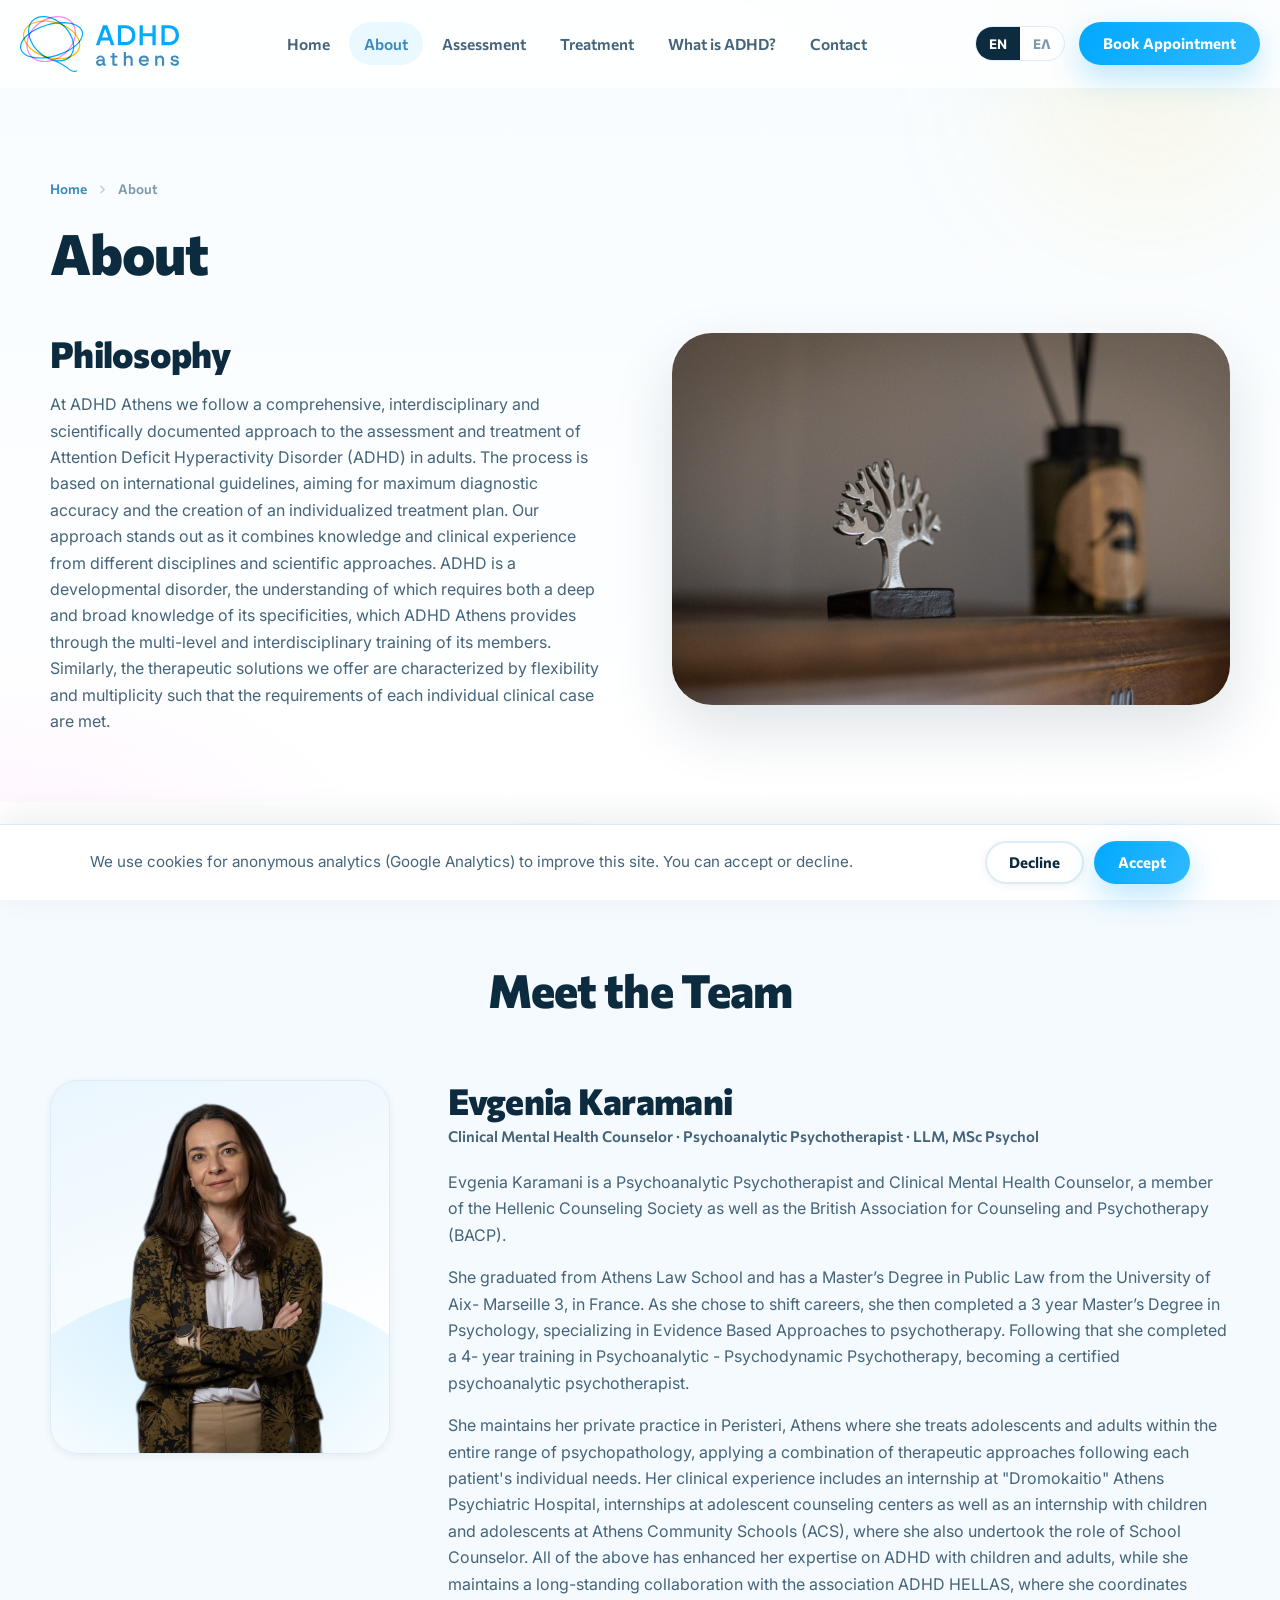
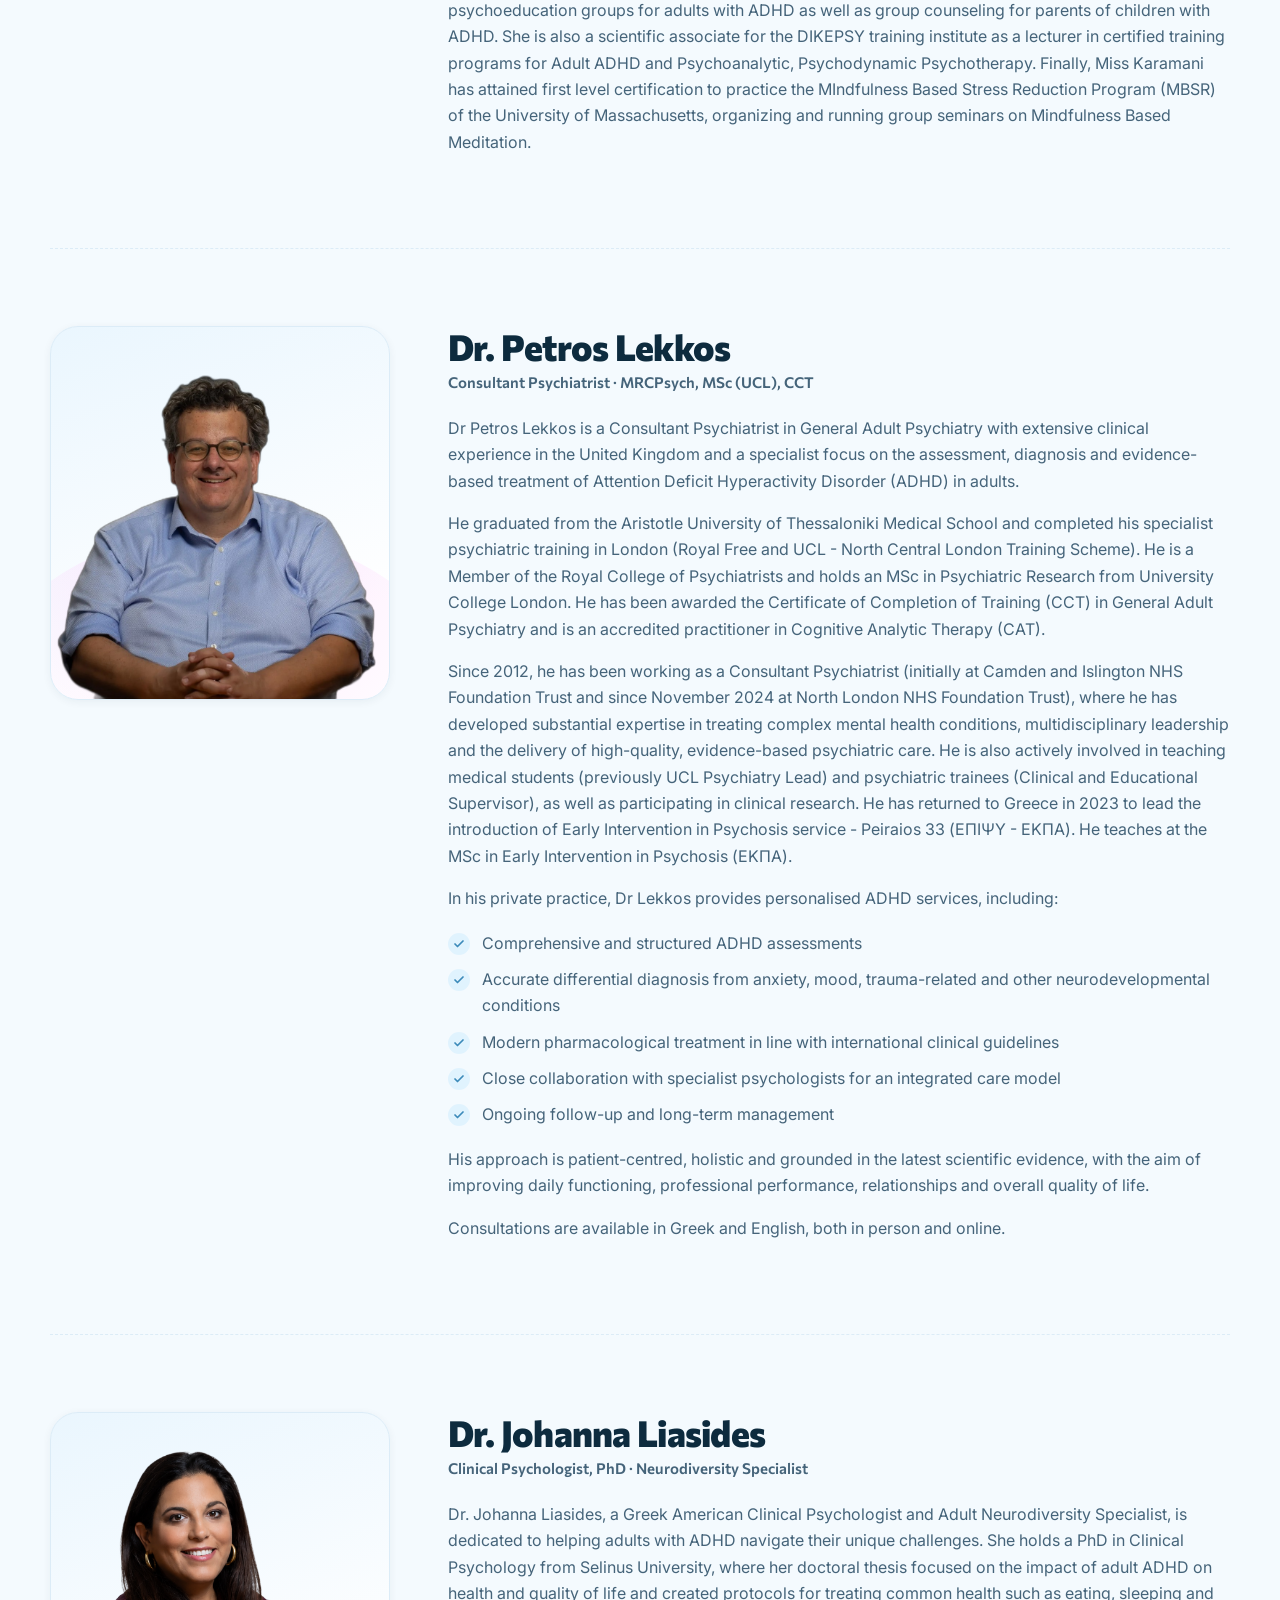
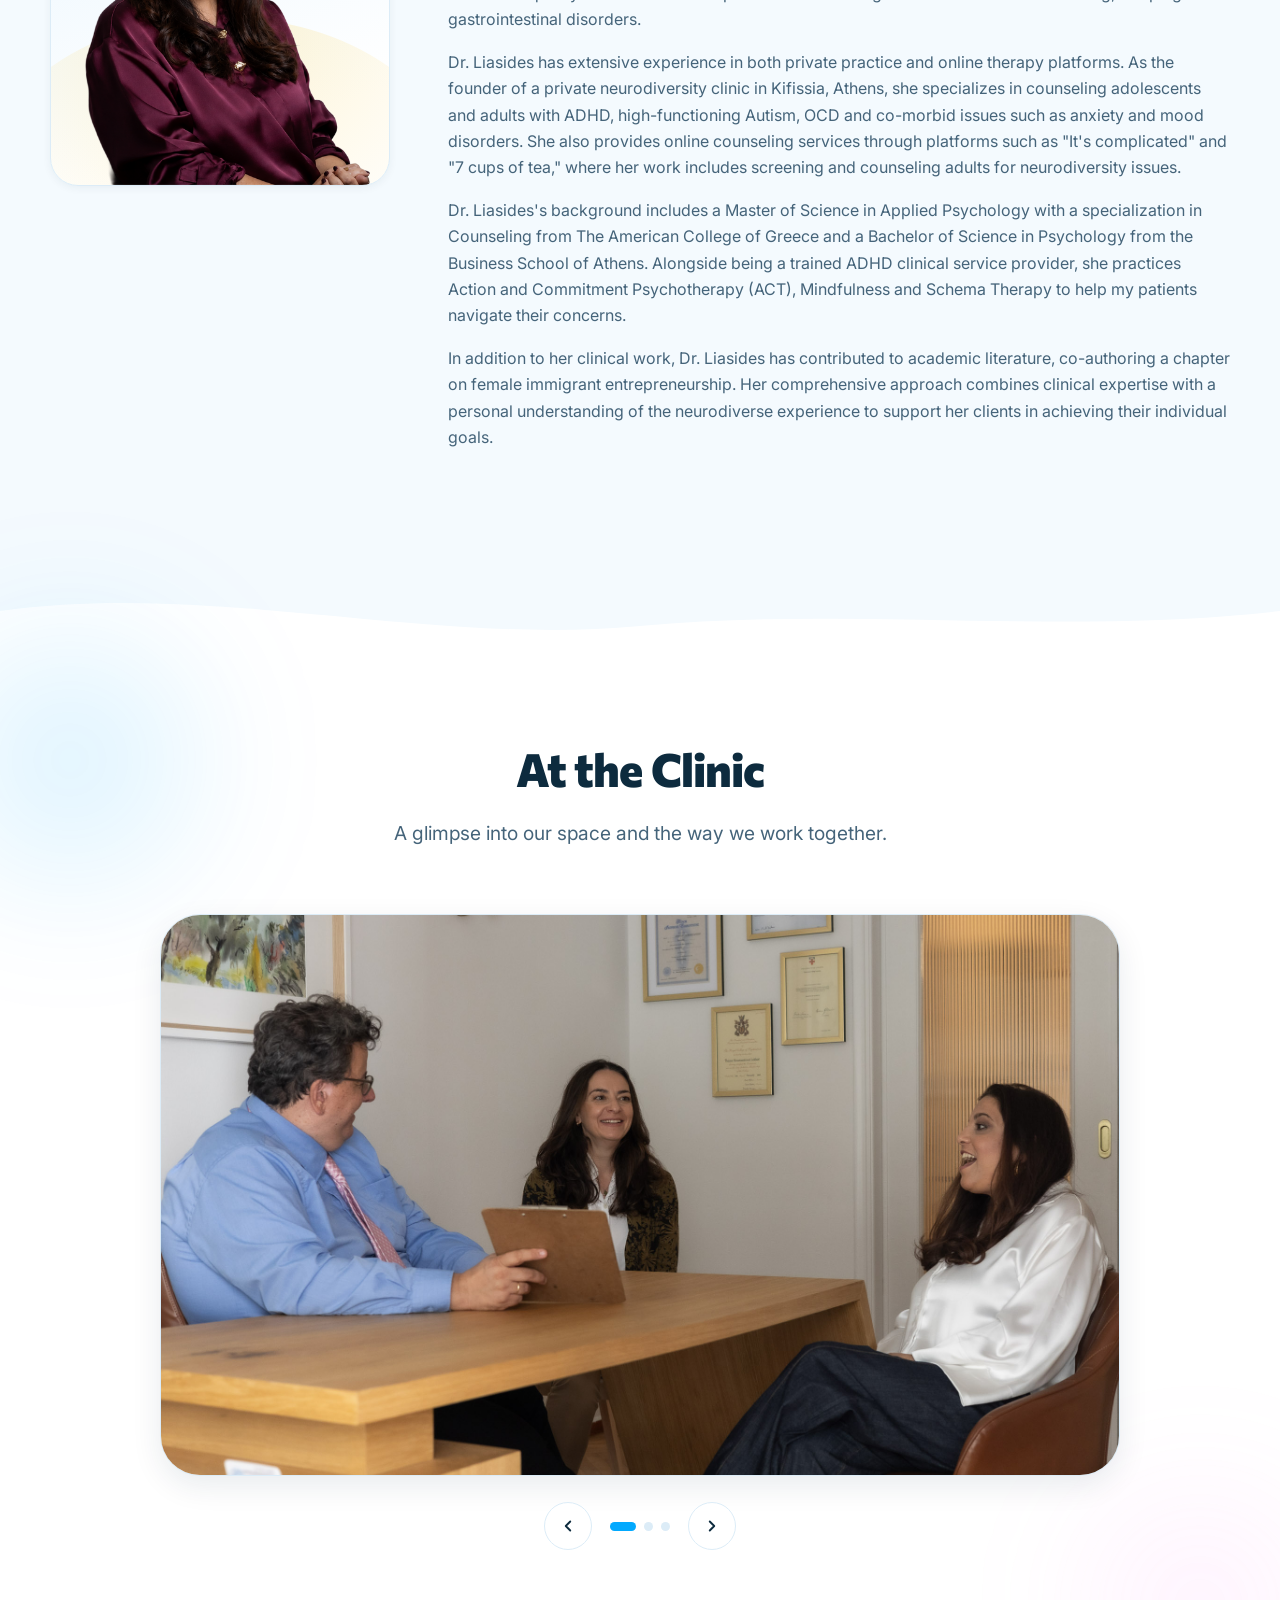
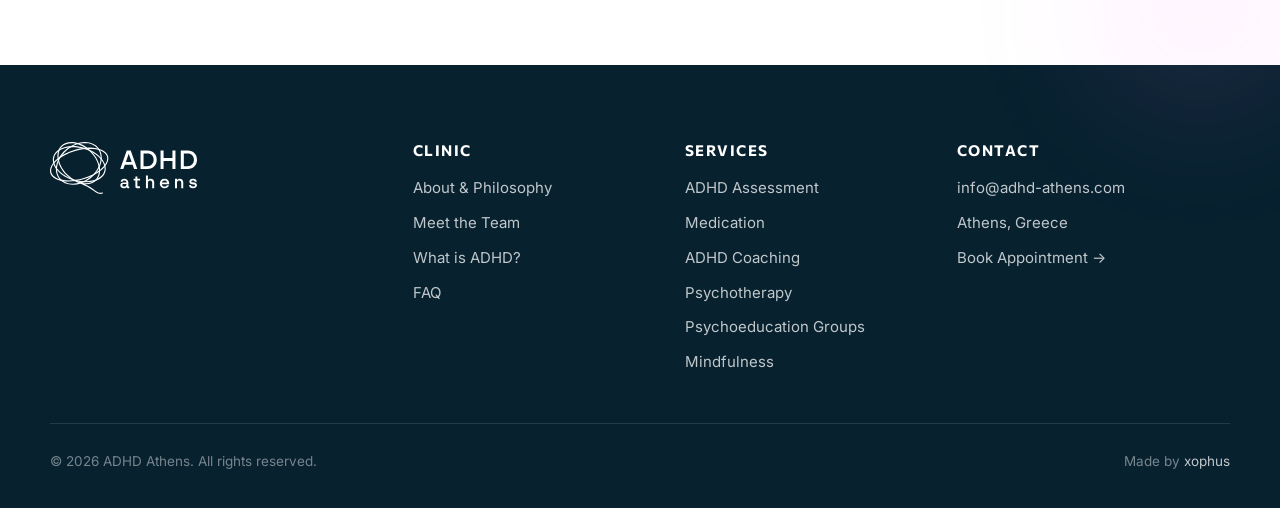
==== commit b062d803: "Add a free cookie consent banner for Google Analytics. Co-authored-by: Cursor <cursoragent@cursor.co" ====
--- a/about.html
+++ b/about.html
@@ -2,6 +2,21 @@
 <html lang="en" data-lang="en">
 <head>
 <meta charset="UTF-8">
+<!-- Google tag (gtag.js) -->
+<script async src="https://www.googletagmanager.com/gtag/js?id=G-E83L2EC275"></script>
+<script>
+  window.dataLayer = window.dataLayer || [];
+  function gtag(){dataLayer.push(arguments);}
+  gtag('consent', 'default', {
+    analytics_storage: 'denied',
+    ad_storage: 'denied',
+    ad_user_data: 'denied',
+    ad_personalization: 'denied',
+    wait_for_update: 500
+  });
+  gtag('js', new Date());
+  gtag('config', 'G-E83L2EC275');
+</script>
 <meta name="viewport" content="width=device-width, initial-scale=1.0">
 <title>About Our Team | ADHD Athens</title>
 <meta name="description" content="Meet our psychiatrist, psychologist and psychotherapist team for adult ADHD assessment and treatment in Athens.">
@@ -19,7 +34,7 @@
 <meta property="og:image" content="https://adhd-athens.com/assets/og-image.png">
 <meta property="og:image:width" content="1200">
 <meta property="og:image:height" content="630">
-<meta property="og:image:alt" content="ADHD Athens — Adult ADHD assessment and treatment. Book an appointment.">
+<meta property="og:image:alt" content="ADHD Athens — Adult ADHD assessment and treatment">
 <meta name="twitter:card" content="summary_large_image">
 <meta name="twitter:title" content="About Our Team | ADHD Athens">
 <meta name="twitter:description" content="Our multidisciplinary team for adult ADHD assessment and treatment in Athens.">
@@ -27,7 +42,7 @@
 <link rel="preconnect" href="https://fonts.googleapis.com">
 <link rel="preconnect" href="https://fonts.gstatic.com" crossorigin>
 <link href="https://fonts.googleapis.com/css2?family=Commissioner:wght@400;500;600;700;800&family=Inter:wght@400;500;600;700&display=swap" rel="stylesheet">
-<link rel="stylesheet" href="css/styles.css">
+<link rel="stylesheet" href="css/styles.css?v=3">
 <link rel="icon" type="image/svg+xml" href="assets/favicon.svg">
 <script type="application/ld+json">
 {
@@ -329,5 +344,6 @@
 
 
 <script src="js/main.js"></script>
+<script src="js/cookie-consent.js"></script>
 </body>
 </html>
--- a/css/styles.css
+++ b/css/styles.css
@@ -1708,6 +1708,51 @@
   .site-header .logo img { height: 46px; }
 }
 
+/* ---------- Cookie consent ---------- */
+.cookie-consent {
+  position: fixed;
+  left: 0;
+  right: 0;
+  bottom: 0;
+  z-index: 10000;
+  padding: 16px;
+  background: rgba(255, 255, 255, 0.96);
+  border-top: 1px solid var(--line);
+  box-shadow: 0 -8px 32px rgba(13, 43, 62, 0.08);
+  backdrop-filter: blur(10px);
+}
+.cookie-consent-inner {
+  max-width: 1100px;
+  margin: 0 auto;
+  display: flex;
+  align-items: center;
+  justify-content: space-between;
+  gap: 18px;
+}
+.cookie-consent-text {
+  margin: 0;
+  color: var(--ink-soft);
+  font-size: 0.95rem;
+  line-height: 1.45;
+}
+.cookie-consent-actions {
+  display: flex;
+  gap: 10px;
+  flex-shrink: 0;
+}
+@media (max-width: 720px) {
+  .cookie-consent-inner {
+    flex-direction: column;
+    align-items: stretch;
+  }
+  .cookie-consent-actions {
+    justify-content: stretch;
+  }
+  .cookie-consent-actions .btn {
+    flex: 1;
+  }
+}
+
 /* ---------- Reduced motion ---------- */
 @media (prefers-reduced-motion: reduce) {
   html { scroll-behavior: auto; }
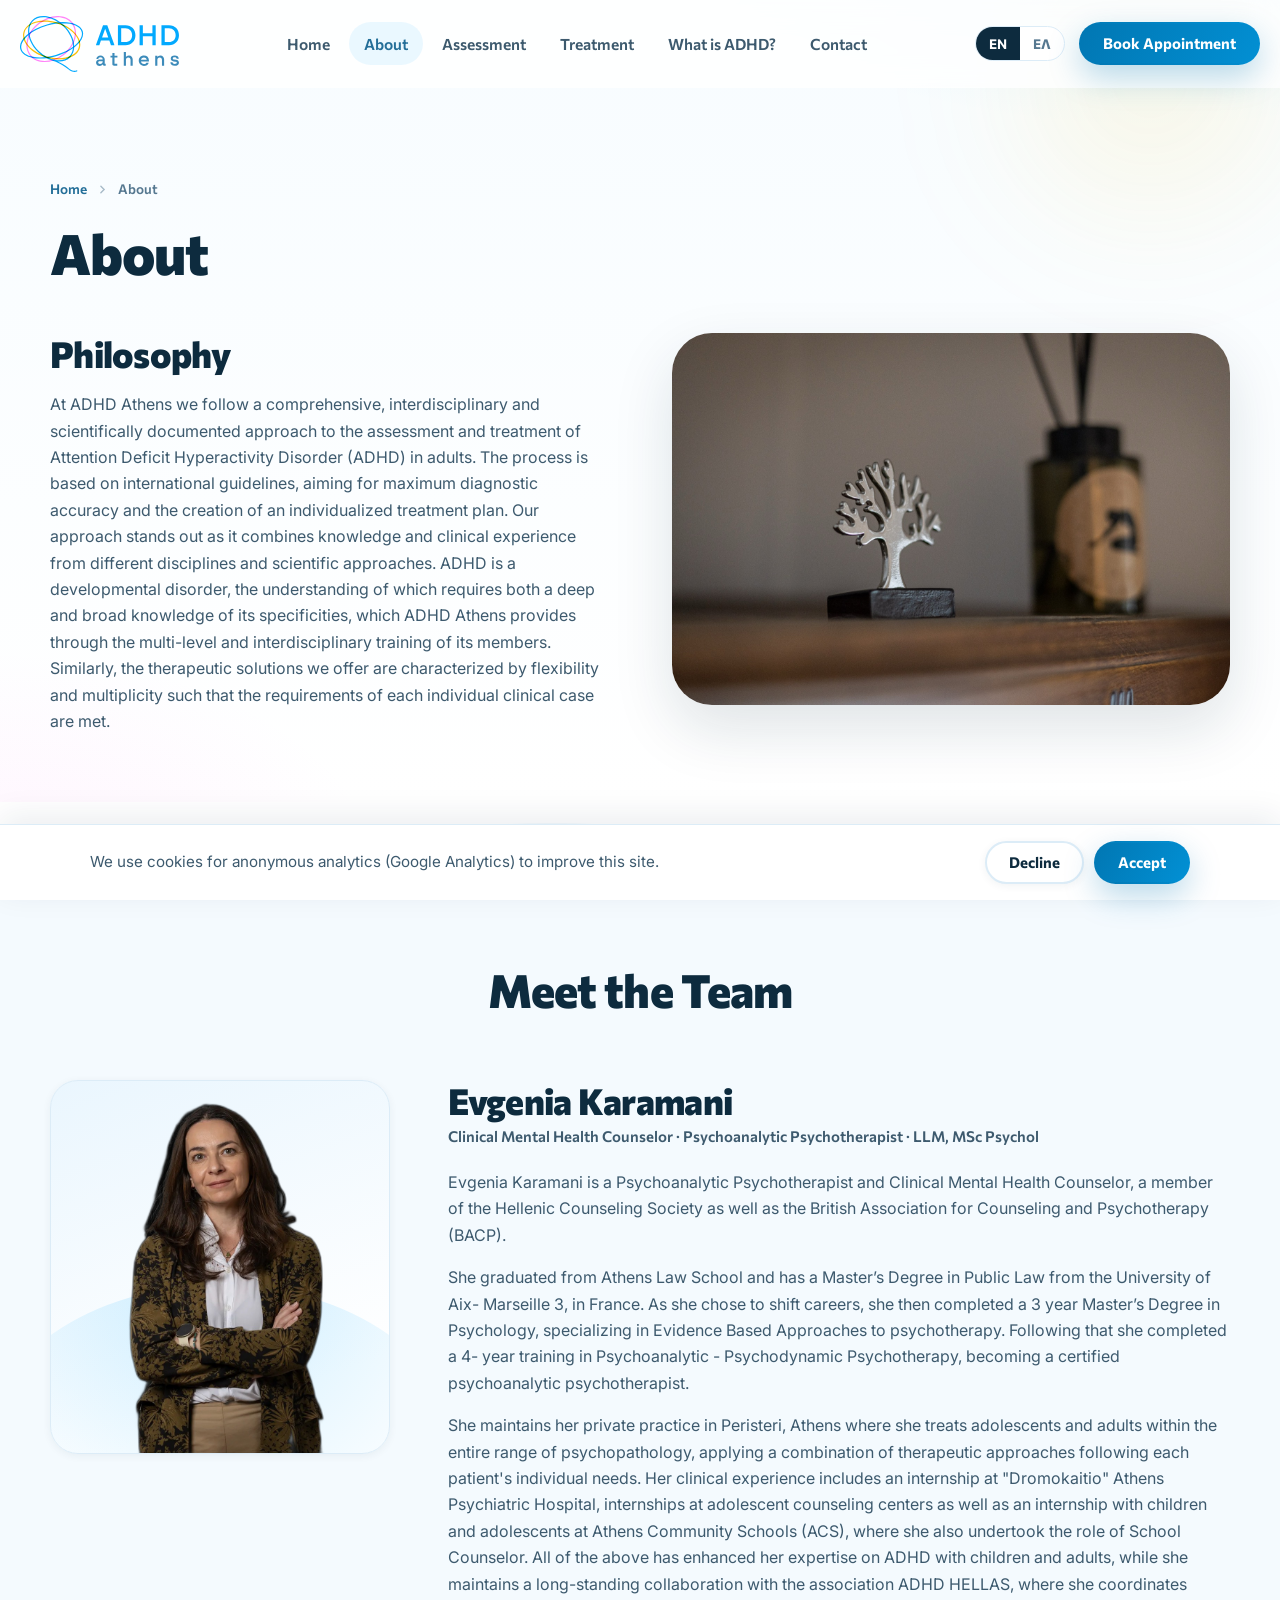
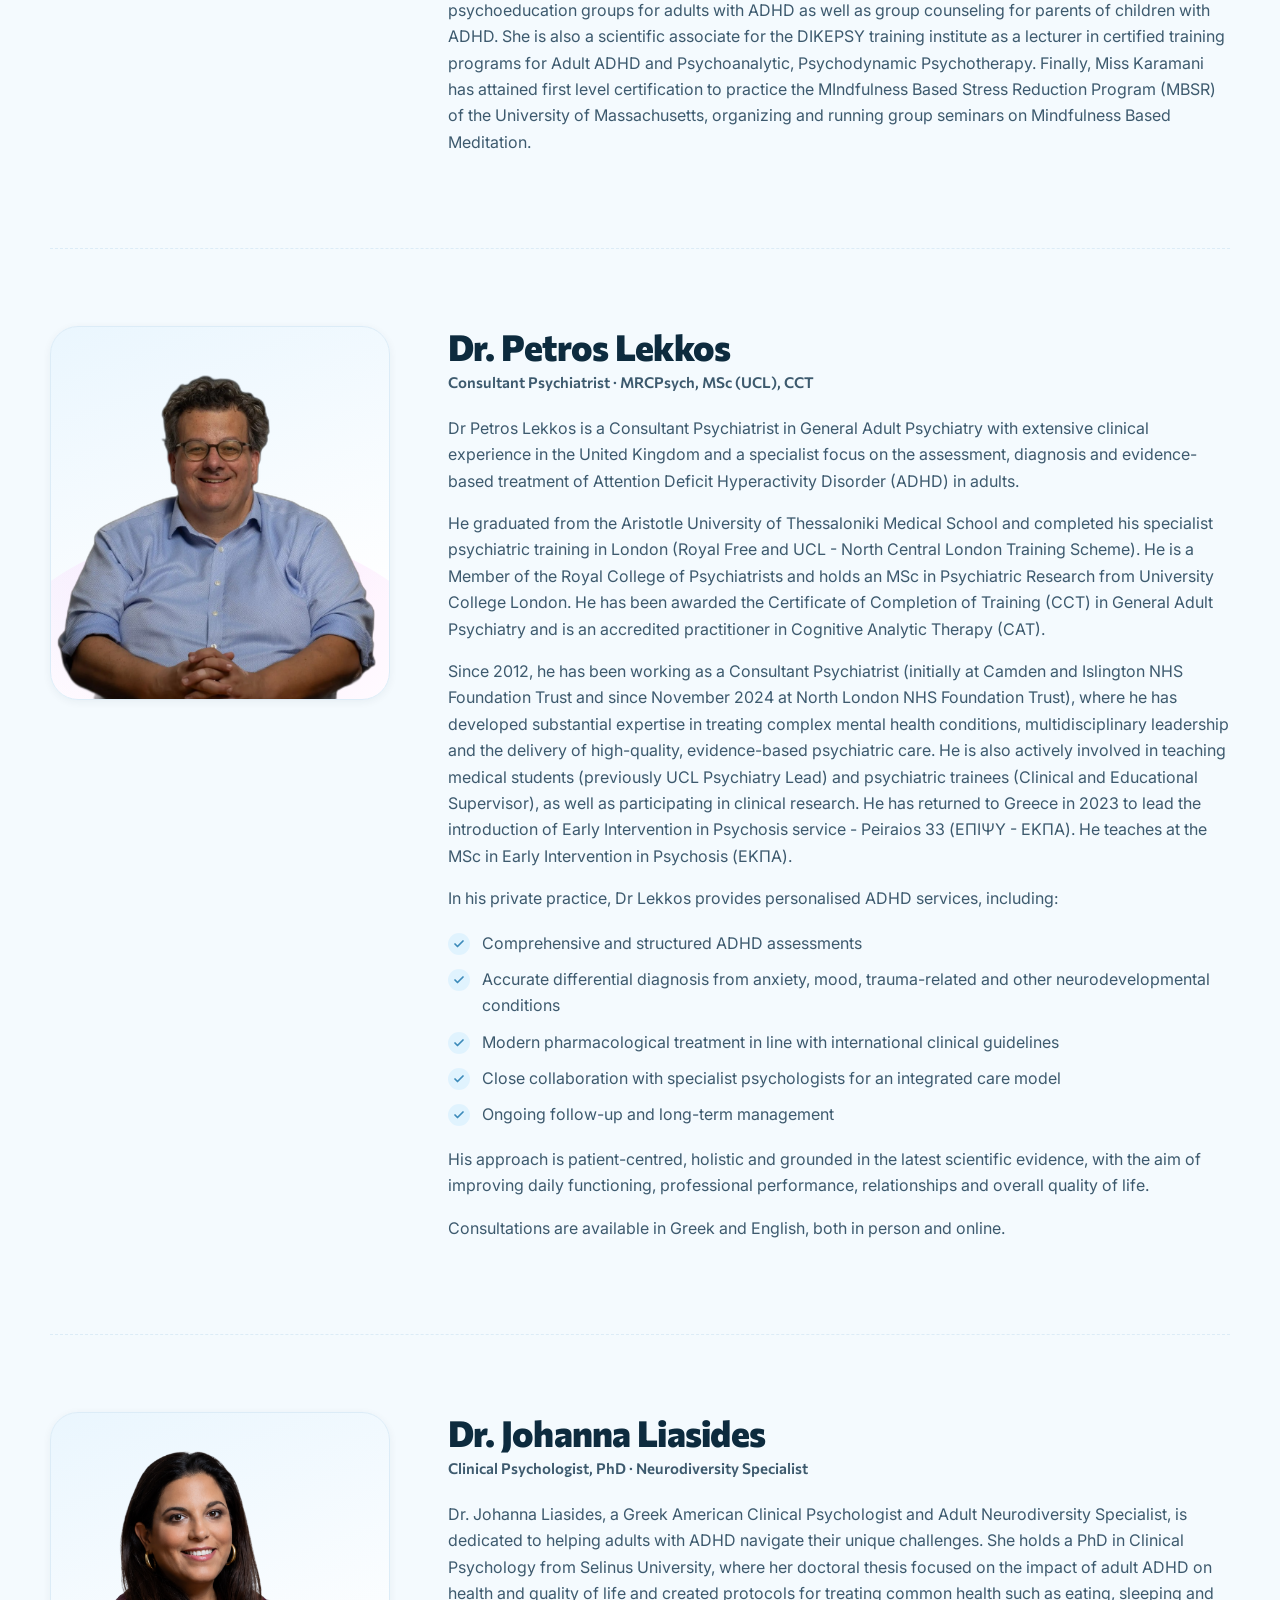
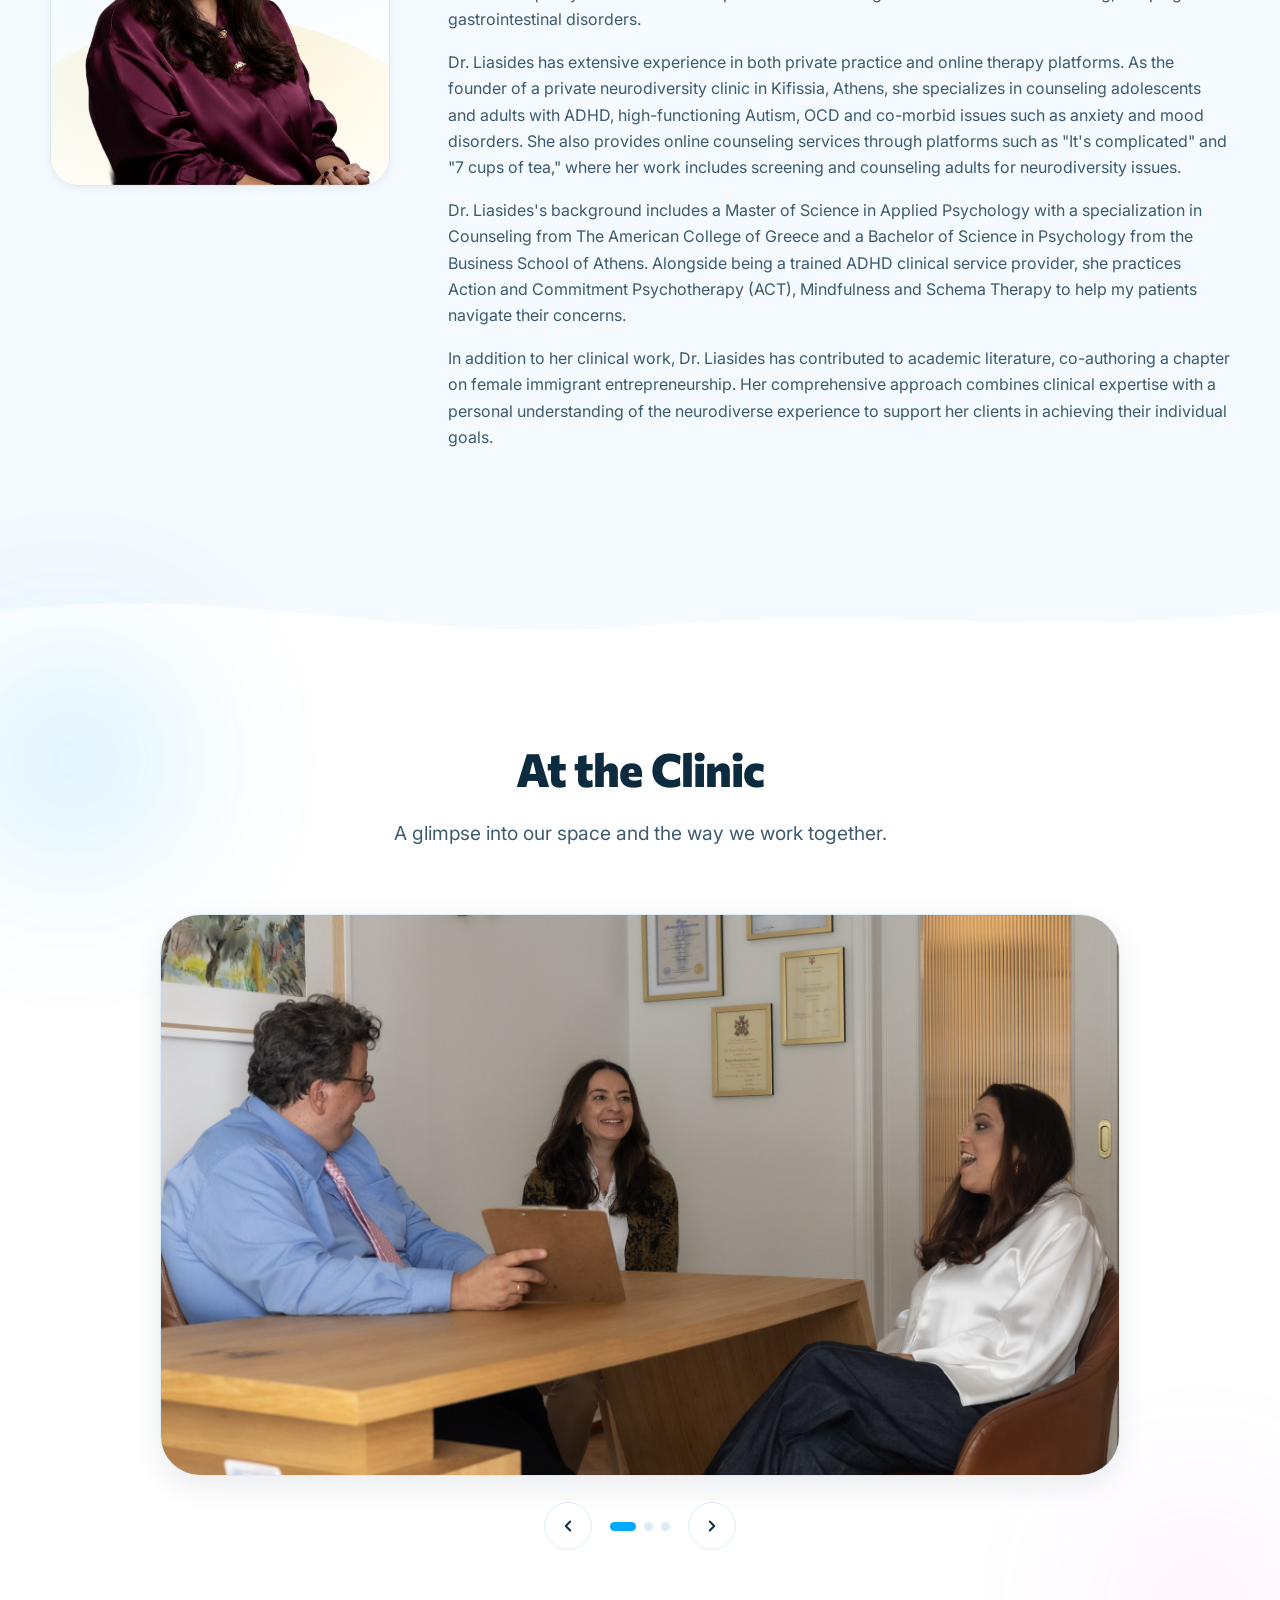
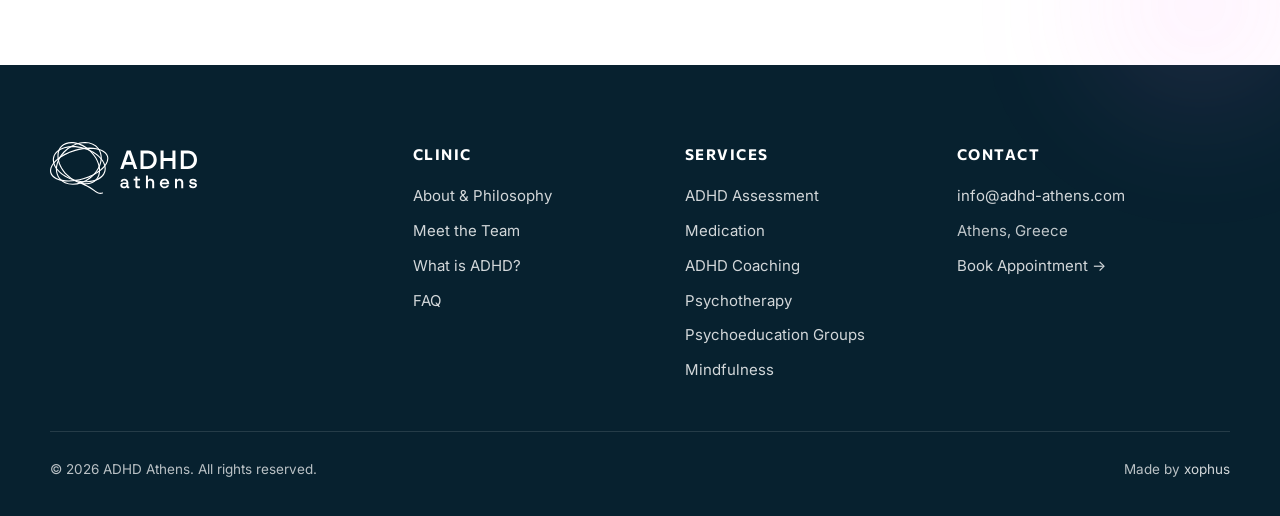
==== commit 8ff5f746: "Improve WCAG accessibility across keyboard, contrast, and ARIA. Co-authored-by: Cursor <cursoragent@" ====
--- a/about.html
+++ b/about.html
@@ -42,7 +42,7 @@
 <link rel="preconnect" href="https://fonts.googleapis.com">
 <link rel="preconnect" href="https://fonts.gstatic.com" crossorigin>
 <link href="https://fonts.googleapis.com/css2?family=Commissioner:wght@400;500;600;700;800&family=Inter:wght@400;500;600;700&display=swap" rel="stylesheet">
-<link rel="stylesheet" href="css/styles.css?v=3">
+<link rel="stylesheet" href="css/styles.css?v=4">
 <link rel="icon" type="image/svg+xml" href="assets/favicon.svg">
 <script type="application/ld+json">
 {
@@ -102,9 +102,9 @@
 <header class="site-header">
   <div class="header-inner">
     <a class="logo" href="index.html" aria-label="ADHD Athens - Home">
-      <img src="assets/logo/ADHD_Athens_Logo.svg" alt="ADHD Athens">
+      <img src="assets/logo/ADHD_Athens_Logo.svg" alt="">
     </a>
-    <nav class="main-nav" aria-label="Main navigation">
+    <nav class="main-nav" id="primary-nav" aria-label="Main navigation">
       <ul>
         <li><a href="index.html"><span class="en">Home</span><span class="el">Αρχική</span></a></li>
         <li><a href="about.html" aria-current="page"><span class="en">About</span><span class="el">Σχετικά</span></a></li>
@@ -120,7 +120,7 @@
         <button type="button" data-lang="el" aria-pressed="false">ΕΛ</button>
       </div>
       <a class="btn btn-primary btn-s" href="contact.html"><span class="en">Book Appointment</span><span class="el">Κλείστε Ραντεβού</span></a>
-      <button class="nav-burger" aria-expanded="false" aria-label="Menu"><span></span><span></span><span></span></button>
+      <button class="nav-burger" type="button" aria-expanded="false" aria-controls="primary-nav" aria-label="Menu"><span></span><span></span><span></span></button>
     </div>
   </div>
 </header>
@@ -289,7 +289,7 @@
         <button type="button" class="t-arrow g-prev" aria-label="Previous photo">
           <svg width="18" height="18" viewBox="0 0 24 24" fill="none" stroke="currentColor" stroke-width="2.5" stroke-linecap="round" stroke-linejoin="round" aria-hidden="true"><path d="M15 18l-6-6 6-6"/></svg>
         </button>
-        <div class="t-dots g-dots" role="tablist" aria-label="Gallery slides"></div>
+        <div class="t-dots g-dots" aria-label="Gallery slides"></div>
         <button type="button" class="t-arrow g-next" aria-label="Next photo">
           <svg width="18" height="18" viewBox="0 0 24 24" fill="none" stroke="currentColor" stroke-width="2.5" stroke-linecap="round" stroke-linejoin="round" aria-hidden="true"><path d="M9 18l6-6-6-6"/></svg>
         </button>
@@ -304,10 +304,10 @@
   <div class="container">
     <div class="footer-grid">
       <div>
-        <a class="logo" href="index.html"><img src="assets/logo/ADHD_Athens_Logo_White.svg" alt="ADHD Athens"></a>
+        <a class="logo" href="index.html" aria-label="ADHD Athens - Home"><img src="assets/logo/ADHD_Athens_Logo_White.svg" alt=""></a>
       </div>
       <div>
-        <h4><span class="en">Clinic</span><span class="el">Το Κέντρο</span></h4>
+        <p class="footer-heading"><span class="en">Clinic</span><span class="el">Το Κέντρο</span></p>
         <ul>
           <li><a href="about.html"><span class="en">About &amp; Philosophy</span><span class="el">Σχετικά &amp; Φιλοσοφία</span></a></li>
           <li><a href="about.html#team"><span class="en">Meet the Team</span><span class="el">Η Ομάδα</span></a></li>
@@ -316,7 +316,7 @@
         </ul>
       </div>
       <div>
-        <h4><span class="en">Services</span><span class="el">Υπηρεσίες</span></h4>
+        <p class="footer-heading"><span class="en">Services</span><span class="el">Υπηρεσίες</span></p>
         <ul>
           <li><a href="assessment.html"><span class="en">ADHD Assessment</span><span class="el">Αξιολόγηση ΔΕΠΥ</span></a></li>
           <li><a href="services.html#medication"><span class="en">Medication</span><span class="el">Φαρμακευτική Αγωγή</span></a></li>
@@ -327,7 +327,7 @@
         </ul>
       </div>
       <div>
-        <h4><span class="en">Contact</span><span class="el">Επικοινωνία</span></h4>
+        <p class="footer-heading"><span class="en">Contact</span><span class="el">Επικοινωνία</span></p>
         <ul>
           <li><a href="mailto:info@adhd-athens.com">info@adhd-athens.com</a></li>
           <li><span class="en">Athens, Greece</span><span class="el">Αθήνα</span></li>
@@ -337,7 +337,7 @@
     </div>
     <div class="footer-bottom">
       <span>© <span data-year>2026</span> ADHD Athens. <span class="en">All rights reserved.</span><span class="el">Με επιφύλαξη παντός δικαιώματος.</span></span>
-      <span>Made by <a href="https://xophus.com/" target="_blank" rel="noopener">xophus</a></span>
+      <span>Made by <a href="https://xophus.com/" target="_blank" rel="noopener" aria-label="xophus (opens in a new tab)">xophus</a></span>
     </div>
   </div>
 </footer>
--- a/css/styles.css
+++ b/css/styles.css
@@ -7,14 +7,15 @@
 :root {
   /* Brand */
   --blue: #02a9fe;
-  --blue-dark: #3c8bba;
+  --blue-dark: #246f99;    /* WCAG AA on white for links/UI text */
+  --blue-btn: #0177b3;     /* WCAG AA white-on-blue for buttons */
   --pink: #ff84f8;
   --yellow: #f9bf09;
 
   /* Derived */
   --ink: #0d2b3e;          /* deep calm navy for text */
-  --ink-soft: #45647a;     /* secondary text */
-  --ink-faint: #7d99ab;
+  --ink-soft: #3d5a6e;     /* secondary text — AA on white */
+  --ink-faint: #567890;    /* muted text — AA on white */
   --bg: #ffffff;
   --bg-soft: #f4fafe;      /* whisper blue */
   --bg-softer: #eaf6fe;
@@ -71,7 +72,7 @@
 }
 p { margin: 0 0 1em; }
 :focus-visible {
-  outline: 3px solid var(--blue);
+  outline: 3px solid var(--ink);
   outline-offset: 3px;
   border-radius: 4px;
 }
@@ -185,15 +186,15 @@
 .btn svg { flex: none; transition: transform 0.3s var(--ease-out); }
 .btn:hover svg { transform: translateX(4px); }
 .btn-primary {
-  background: linear-gradient(120deg, var(--blue), #2fb9ff 55%, var(--blue));
+  background: linear-gradient(120deg, var(--blue-btn), #0290d4 55%, var(--blue-btn));
   background-size: 200% 100%;
   color: #fff;
-  box-shadow: var(--glow-blue);
+  box-shadow: 0 12px 32px rgba(1, 119, 179, 0.28);
 }
 .btn-primary:hover {
   transform: translateY(-3px);
   background-position: 95% 0;
-  box-shadow: 0 18px 40px rgba(2, 169, 254, 0.38);
+  box-shadow: 0 18px 40px rgba(1, 119, 179, 0.38);
 }
 .btn-primary:active { transform: translateY(-1px); }
 .btn-ghost {
@@ -1177,16 +1178,18 @@
   margin-bottom: 48px;
 }
 .site-footer .logo img { height: 52px; margin-bottom: 18px; }
-.site-footer h4 {
+.site-footer .footer-heading {
   color: #fff;
+  font-family: var(--font-display);
   font-size: 15px;
+  font-weight: 700;
   letter-spacing: 0.1em;
   text-transform: uppercase;
-  margin-bottom: 18px;
+  margin: 0 0 18px;
 }
 .site-footer ul { list-style: none; margin: 0; padding: 0; display: grid; gap: 10px; }
-.site-footer a { color: rgba(255, 255, 255, 0.75); transition: color 0.25s; }
-.site-footer a:hover { color: var(--blue); }
+.site-footer a { color: rgba(255, 255, 255, 0.82); transition: color 0.25s; }
+.site-footer a:hover { color: #7ecfff; }
 .footer-bottom {
   border-top: 1px solid rgba(255, 255, 255, 0.12);
   padding-top: 26px;
@@ -1195,7 +1198,7 @@
   justify-content: space-between;
   gap: 12px;
   font-size: 13.5px;
-  color: rgba(255, 255, 255, 0.45);
+  color: rgba(255, 255, 255, 0.72);
 }
 
 
@@ -1593,11 +1596,14 @@
   transition: border-color 0.25s, background 0.25s, box-shadow 0.25s;
   width: 100%;
 }
-.form-field input:focus, .form-field select:focus, .form-field textarea:focus {
-  outline: none;
-  border-color: var(--blue);
-  background: #fff;
-  box-shadow: 0 0 0 4px rgba(2, 169, 254, 0.14);
+.form-field input:focus-visible,
+.form-field select:focus-visible,
+.form-field textarea:focus-visible {
+  outline: 3px solid var(--ink);
+  outline-offset: 2px;
+  border-color: var(--blue-dark);
+  background: #fff;
+  box-shadow: none;
 }
 .form-note { font-size: 13.5px; color: var(--ink-faint); margin-top: 14px; }
 .form-honeypot {
@@ -1629,6 +1635,10 @@
 .form-card form.is-sending #booking-submit {
   opacity: 0.7;
   pointer-events: none;
+}
+.form-status:focus {
+  outline: 3px solid var(--ink);
+  outline-offset: 2px;
 }
 
 /* Skip link */
@@ -1644,7 +1654,12 @@
   font-weight: 600;
   transition: top 0.3s;
 }
-.skip-link:focus { top: 0; }
+.skip-link:focus,
+.skip-link:focus-visible {
+  top: 0;
+  outline: 3px solid #fff;
+  outline-offset: 3px;
+}
 
 /* ---------- Responsive ---------- */
 @media (max-width: 1024px) {
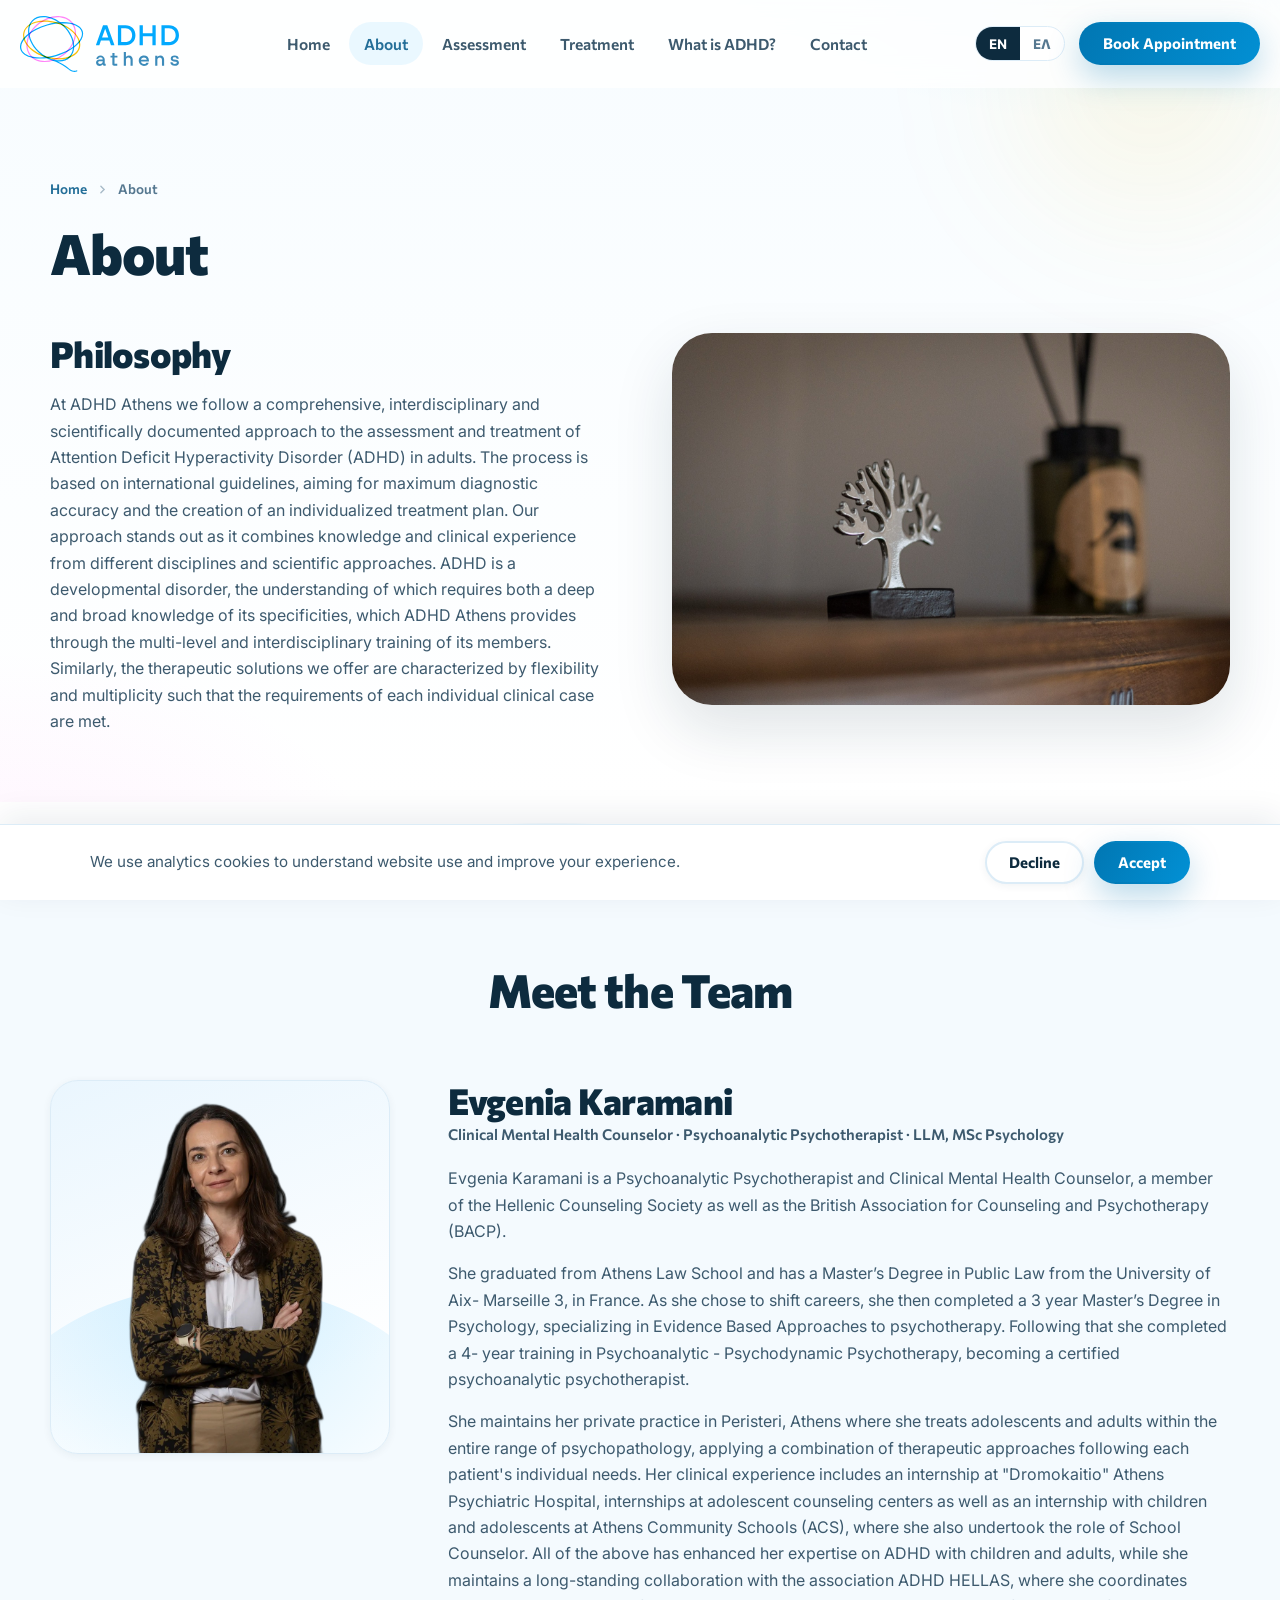
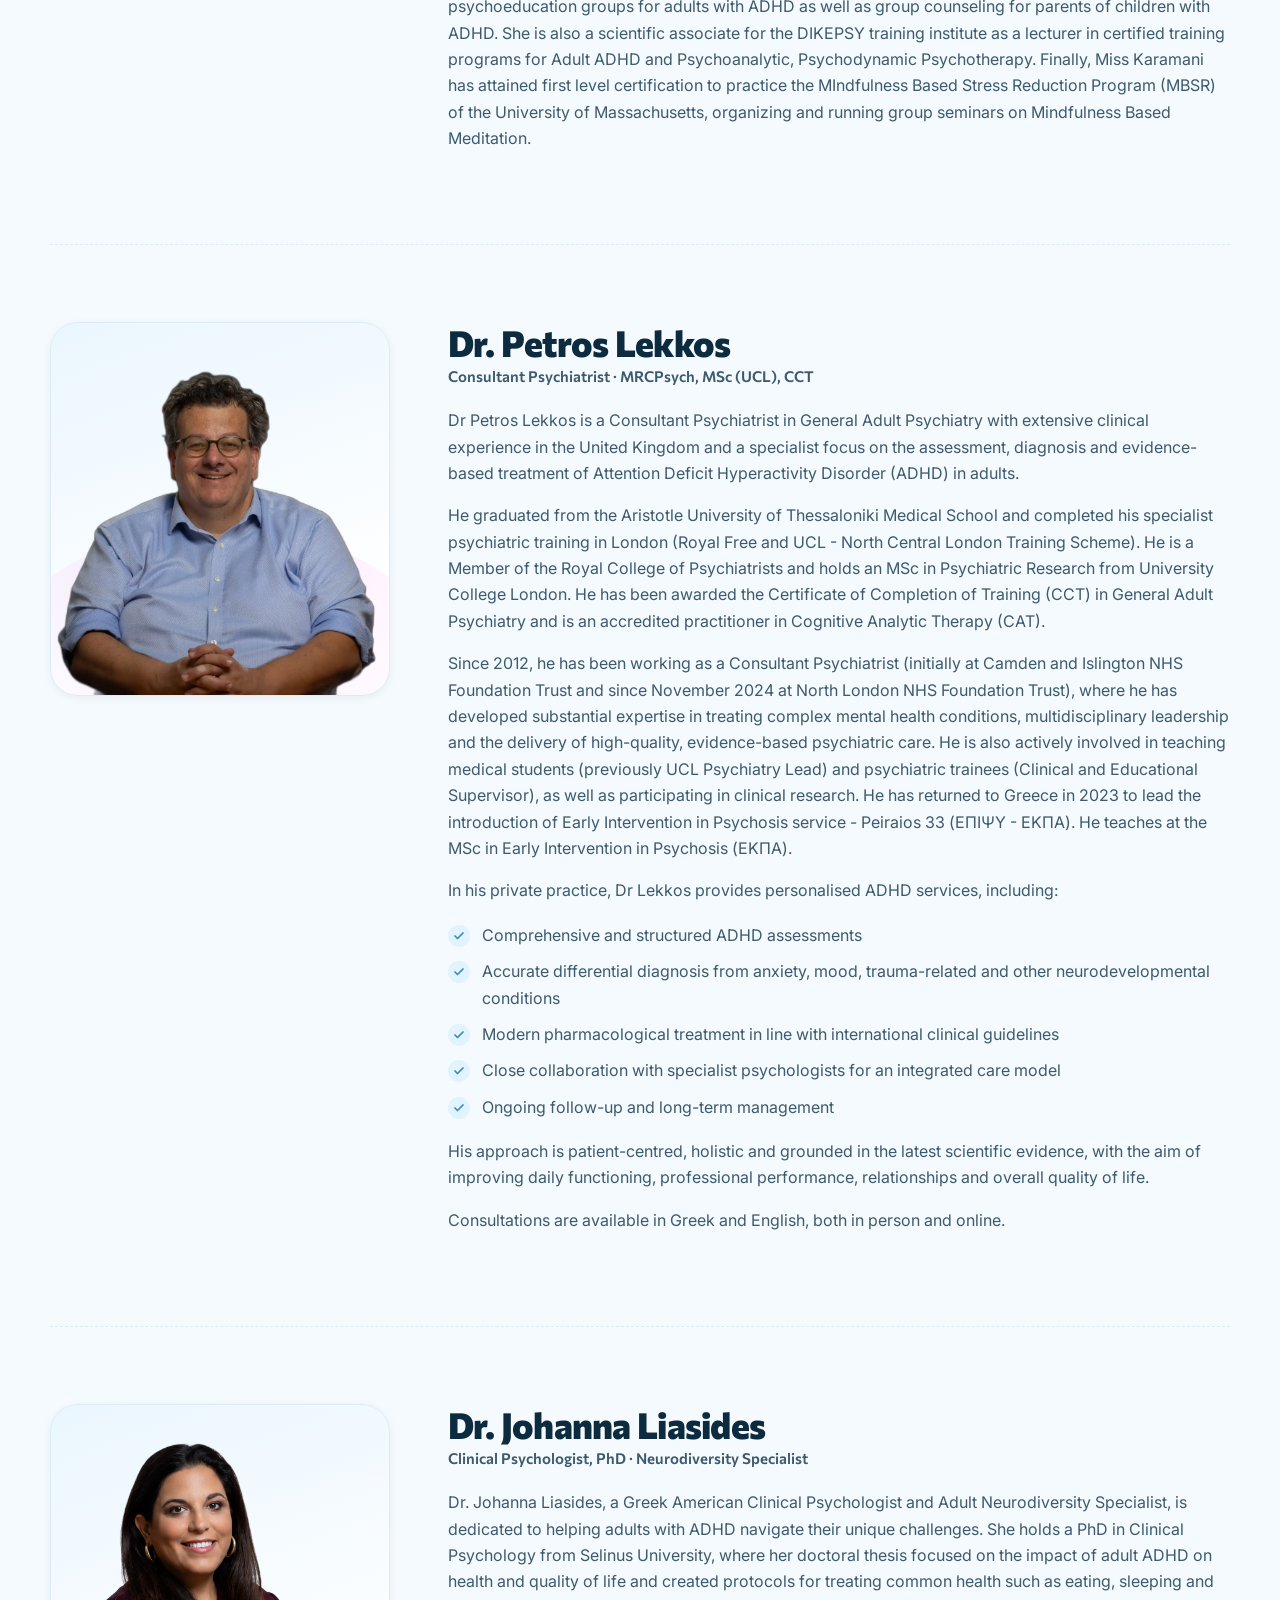
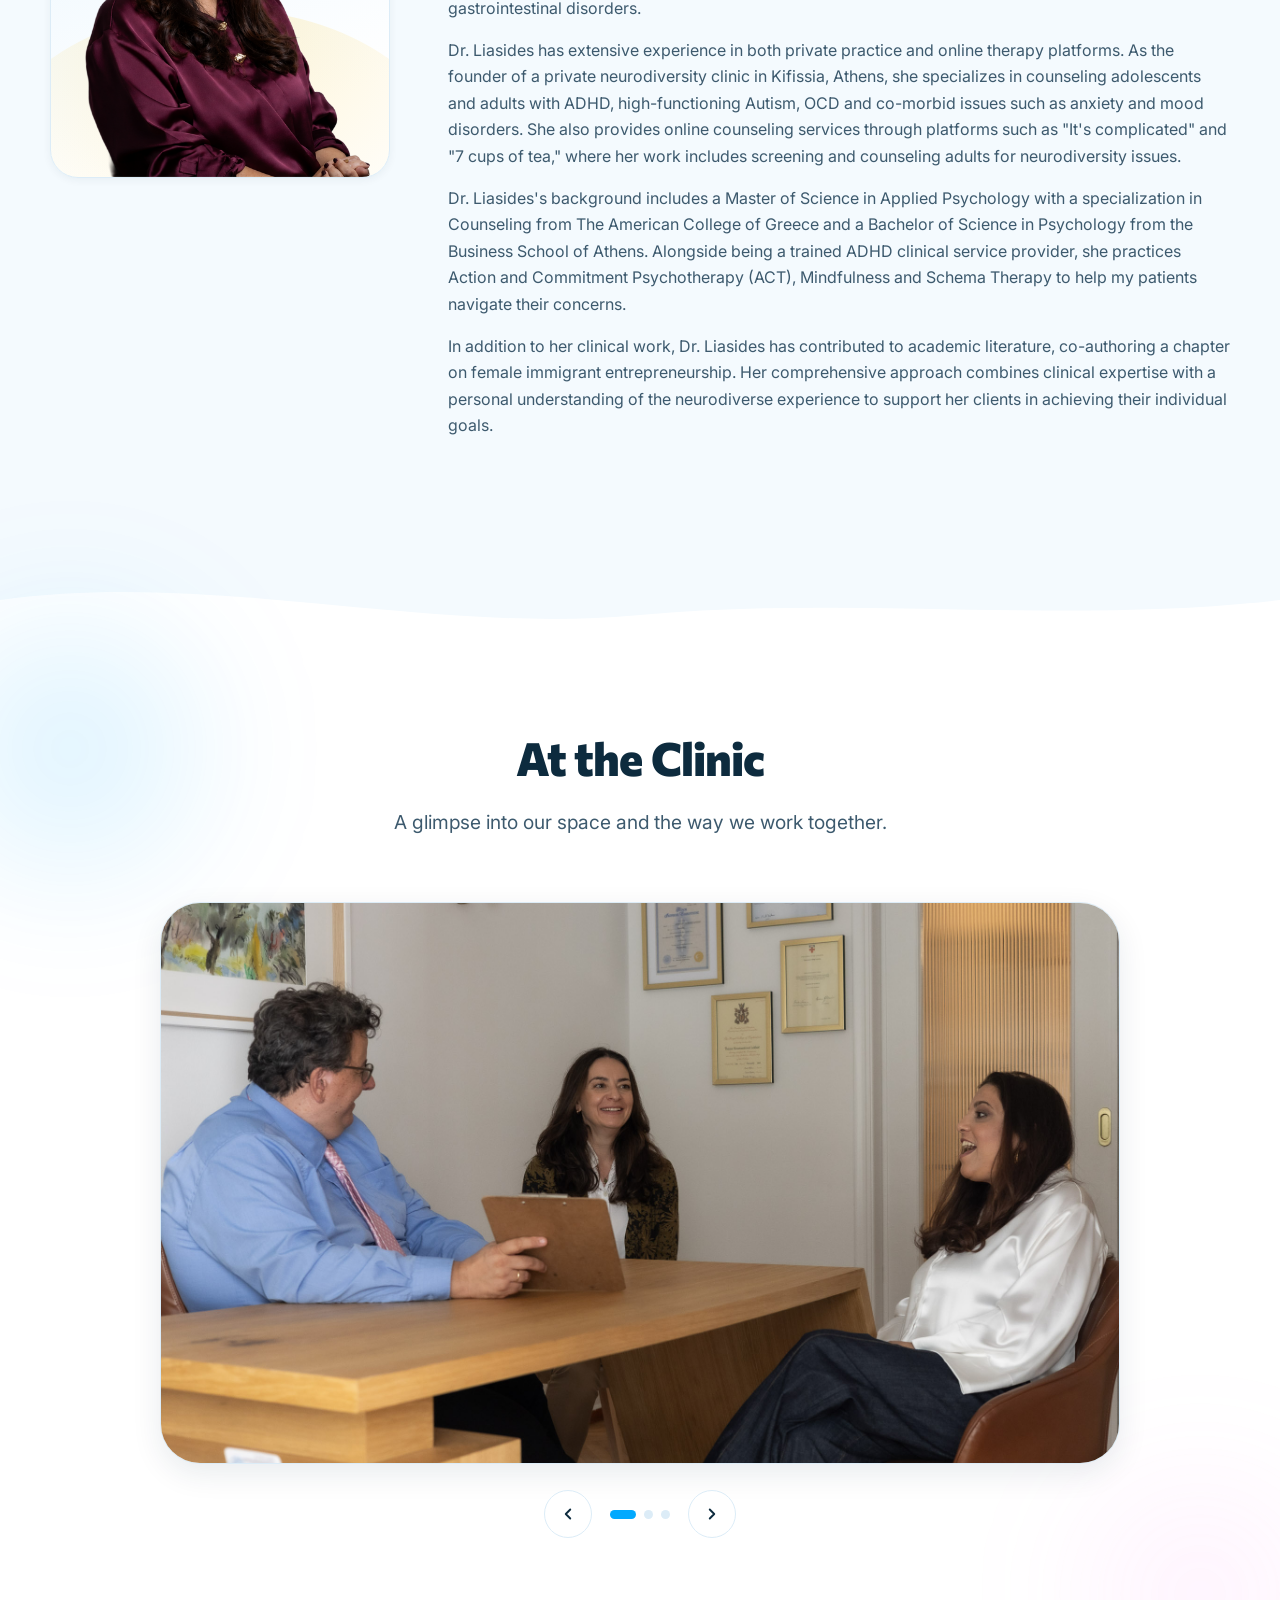
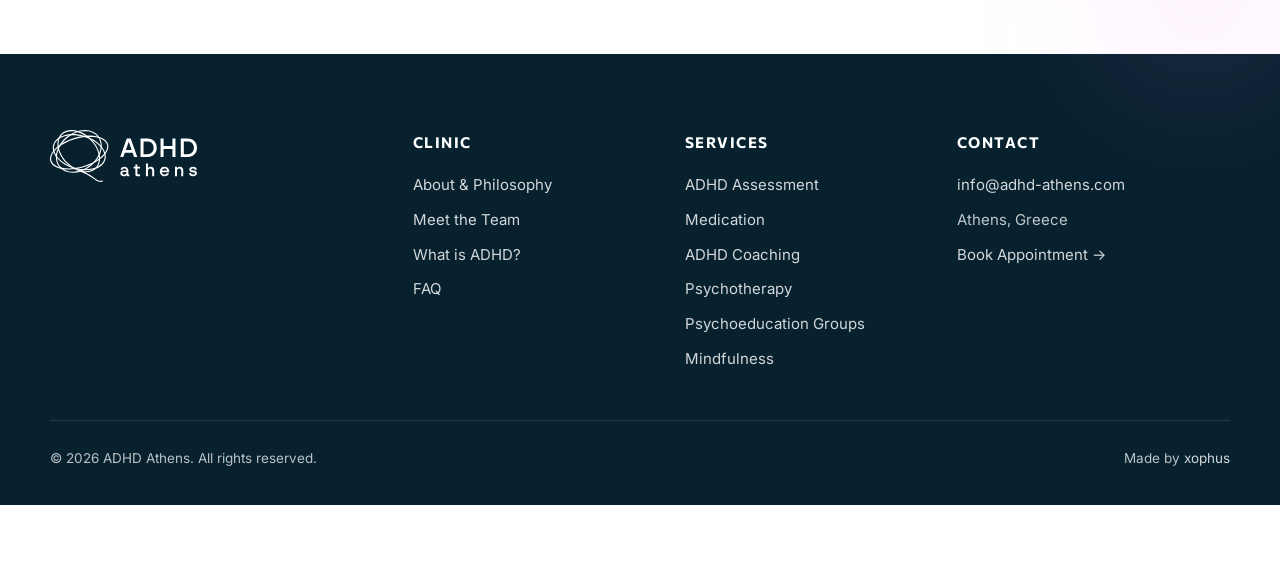
==== commit 9ba9a13c: "Fix Evgenia's title copy and keep it visible on narrow phones. Co-authored-by: Cursor <cursoragent@c" ====
--- a/about.html
+++ b/about.html
@@ -42,7 +42,7 @@
 <link rel="preconnect" href="https://fonts.googleapis.com">
 <link rel="preconnect" href="https://fonts.gstatic.com" crossorigin>
 <link href="https://fonts.googleapis.com/css2?family=Commissioner:wght@400;500;600;700;800&family=Inter:wght@400;500;600;700&display=swap" rel="stylesheet">
-<link rel="stylesheet" href="css/styles.css?v=4">
+<link rel="stylesheet" href="css/styles.css?v=5">
 <link rel="icon" type="image/svg+xml" href="assets/favicon.svg">
 <script type="application/ld+json">
 {
@@ -167,8 +167,8 @@
       <div class="bio-content prose">
         <h2><span class="en">Evgenia Karamani</span><span class="el">Ευγενία Καραμάνη</span></h2>
         <p class="team-role">
-          <span class="en">Clinical Mental Health Counselor · Psychoanalytic Psychotherapist · LLM, MSc Psychol</span>
-          <span class="el">Κλινική Σύμβουλος Ψυχικής Υγείας · Ψυχαναλυτική Ψυχοθεραπεύτρια · LLM, MSc Psychol</span>
+          <span class="en">Clinical Mental Health Counselor · Psychoanalytic Psychotherapist · LLM, MSc Psychology</span>
+          <span class="el">Κλινική Σύμβουλος Ψυχικής Υγείας · Ψυχαναλυτική Ψυχοθεραπεύτρια · LLM, MSc Psychology</span>
         </p>
         <p>
           <span class="en">Evgenia Karamani is a Psychoanalytic Psychotherapist and Clinical Mental Health Counselor, a member of the Hellenic Counseling Society as well as the British Association for Counseling and Psychotherapy (BACP).</span>
@@ -343,7 +343,7 @@
 </footer>
 
 
-<script src="js/main.js"></script>
-<script src="js/cookie-consent.js"></script>
+<script src="js/main.js?v=2"></script>
+<script src="js/cookie-consent.js?v=2"></script>
 </body>
 </html>
--- a/css/styles.css
+++ b/css/styles.css
@@ -49,7 +49,12 @@
 
 /* ---------- Reset ---------- */
 *, *::before, *::after { box-sizing: border-box; }
-html { scroll-behavior: smooth; -webkit-text-size-adjust: 100%; }
+html {
+  scroll-behavior: smooth;
+  -webkit-text-size-adjust: 100%;
+  overflow-x: hidden;
+  overflow-x: clip;
+}
 body {
   margin: 0;
   font-family: var(--font-body);
@@ -58,6 +63,8 @@
   color: var(--ink);
   background: var(--bg);
   overflow-x: hidden;
+  overflow-x: clip;
+  padding-bottom: var(--cookie-banner-h, 0px);
 }
 img { max-width: 100%; display: block; }
 a { color: var(--blue-dark); text-decoration: none; }
@@ -800,6 +807,8 @@
   font-weight: 600;
   color: var(--blue-dark);
   margin-bottom: 14px;
+  line-height: 1.4;
+  overflow-wrap: break-word;
 }
 .team-body p { font-size: 15px; color: var(--ink-soft); flex: 1; }
 .bio-toggle {
@@ -874,8 +883,14 @@
   .bio-profile { grid-template-columns: 1fr; }
   .bio-photo {
     position: static;
-    max-width: 420px;
+    max-width: 320px;
   }
+  /* Keep name + role visible above the fold on stacked/narrow layouts */
+  .bio-content { display: contents; }
+  .bio-profile > .bio-photo { order: 3; }
+  .bio-profile h2 { order: 1; }
+  .bio-profile .team-role { order: 2; }
+  .bio-profile .bio-content > *:not(h2):not(.team-role) { order: 4; }
 }
 
 /* ---------- Testimonials ---------- */
@@ -1721,6 +1736,14 @@
   .gallery-slide img { height: clamp(220px, 58vw, 360px); }
   .people-contact-grid { grid-template-columns: 1fr; }
   .site-header .logo img { height: 46px; }
+  .bio-photo { max-width: 240px; }
+}
+
+@media (max-width: 380px) {
+  .header-inner { gap: 12px; width: calc(100% - 24px); }
+  .header-actions { gap: 8px; }
+  .site-header .logo img { height: 40px; }
+  .lang-toggle button { padding: 7px 10px; }
 }
 
 /* ---------- Cookie consent ---------- */
@@ -1756,15 +1779,20 @@
   flex-shrink: 0;
 }
 @media (max-width: 720px) {
+  .cookie-consent { padding: 12px; }
   .cookie-consent-inner {
     flex-direction: column;
     align-items: stretch;
+    gap: 12px;
   }
+  .cookie-consent-text { font-size: 0.88rem; }
   .cookie-consent-actions {
     justify-content: stretch;
   }
   .cookie-consent-actions .btn {
     flex: 1;
+    padding: 10px 14px;
+    font-size: 14px;
   }
 }
 
